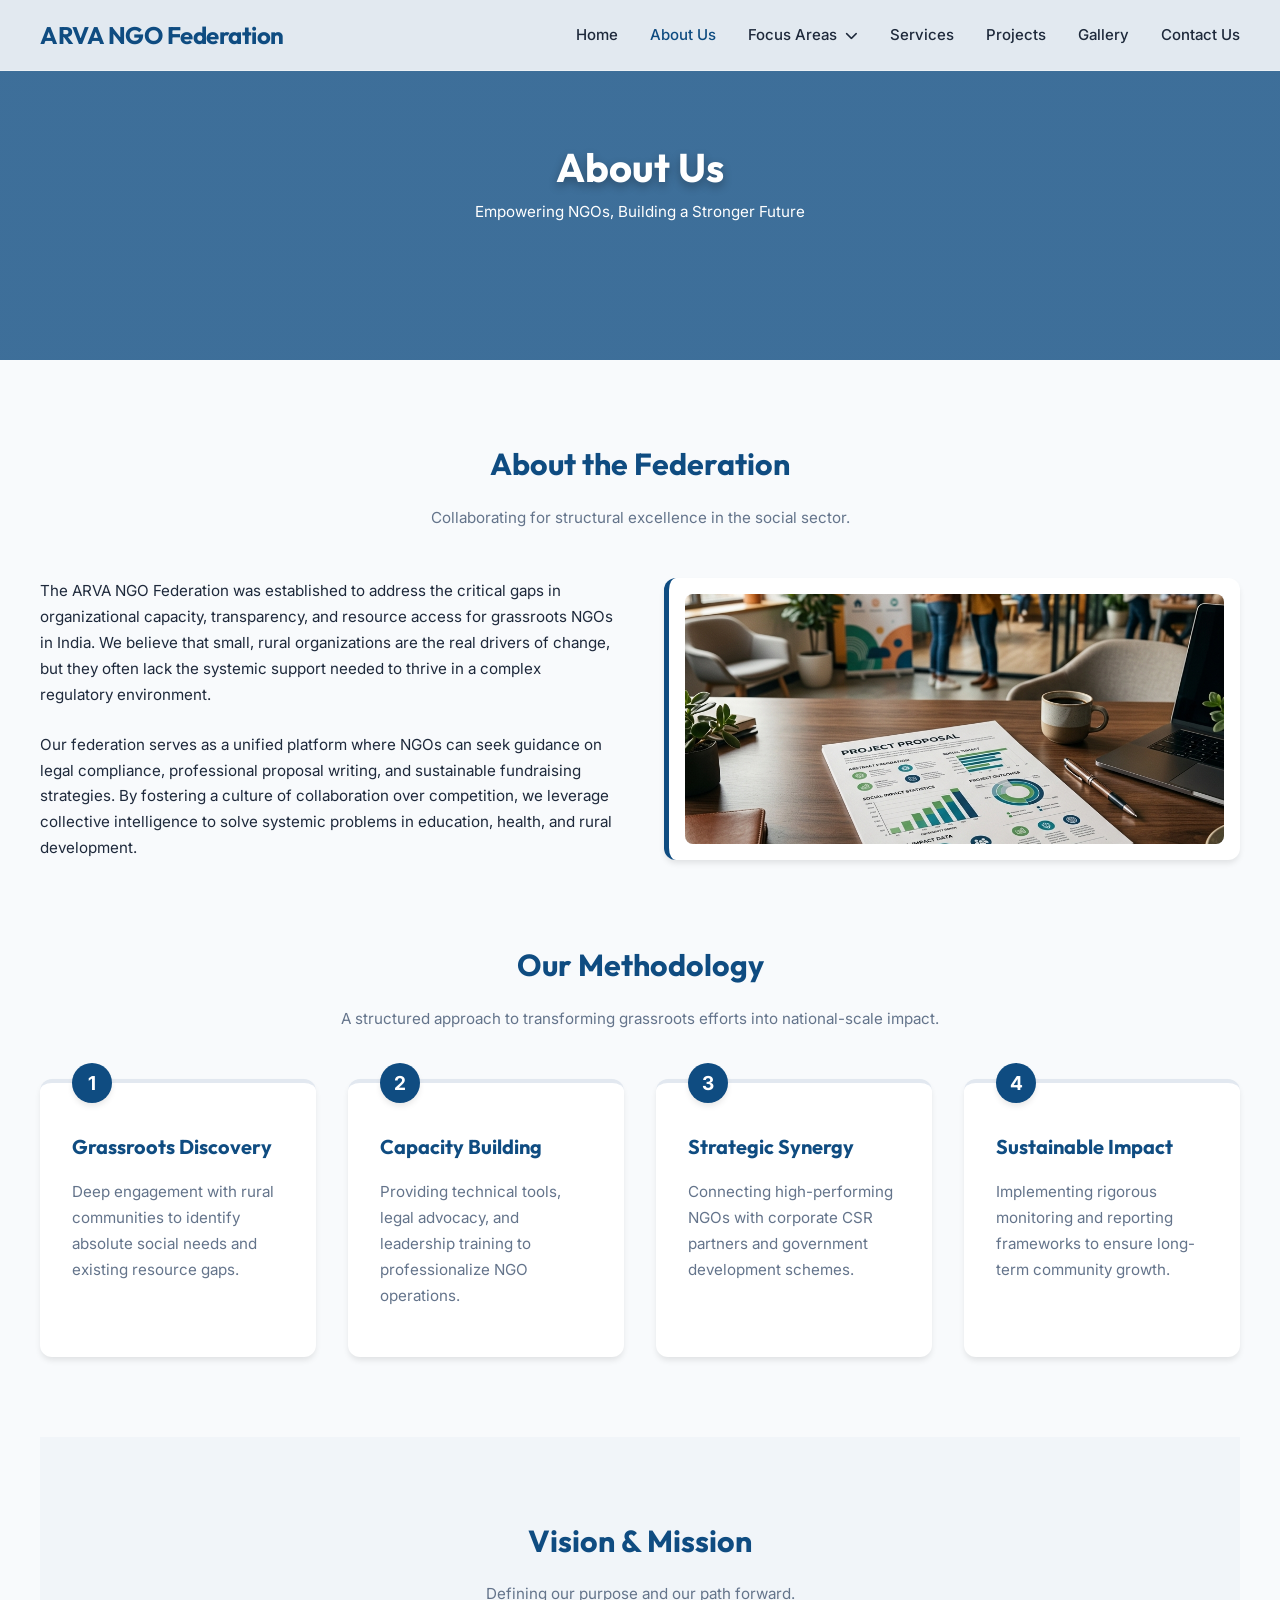
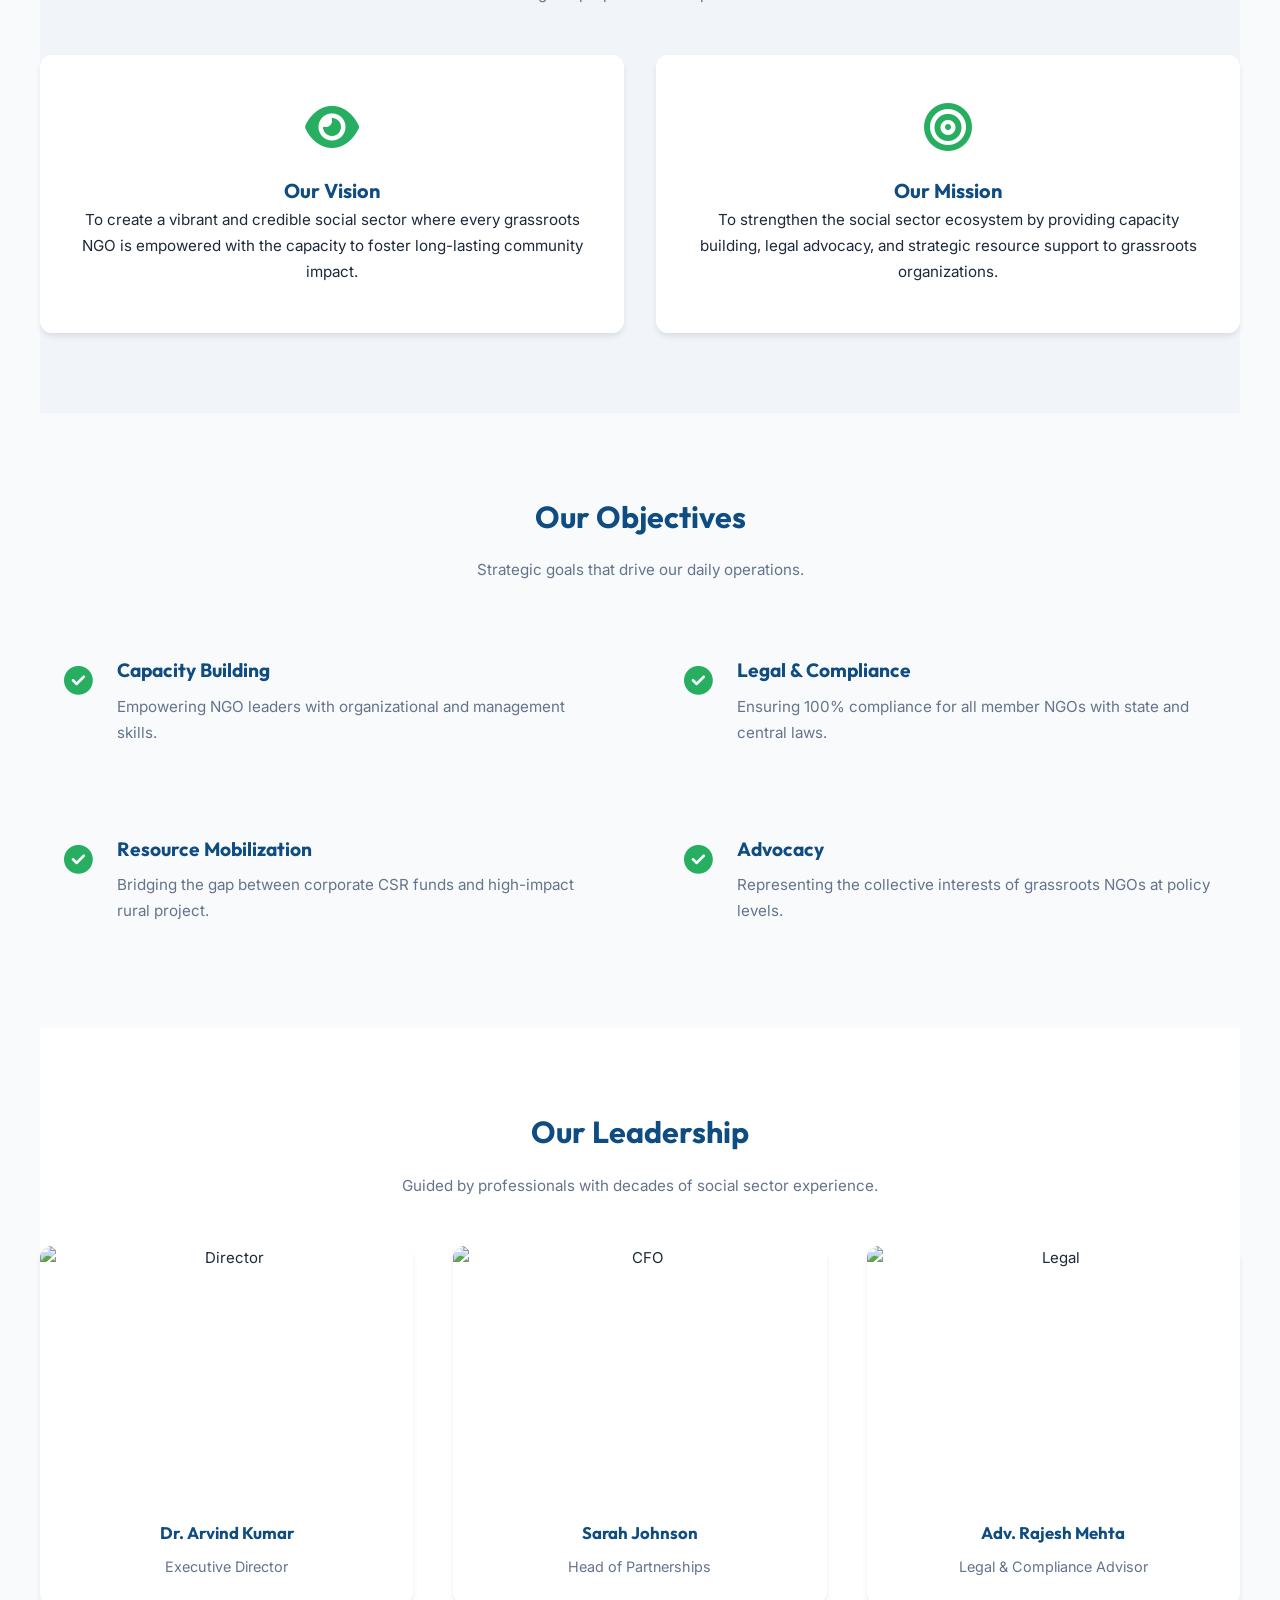
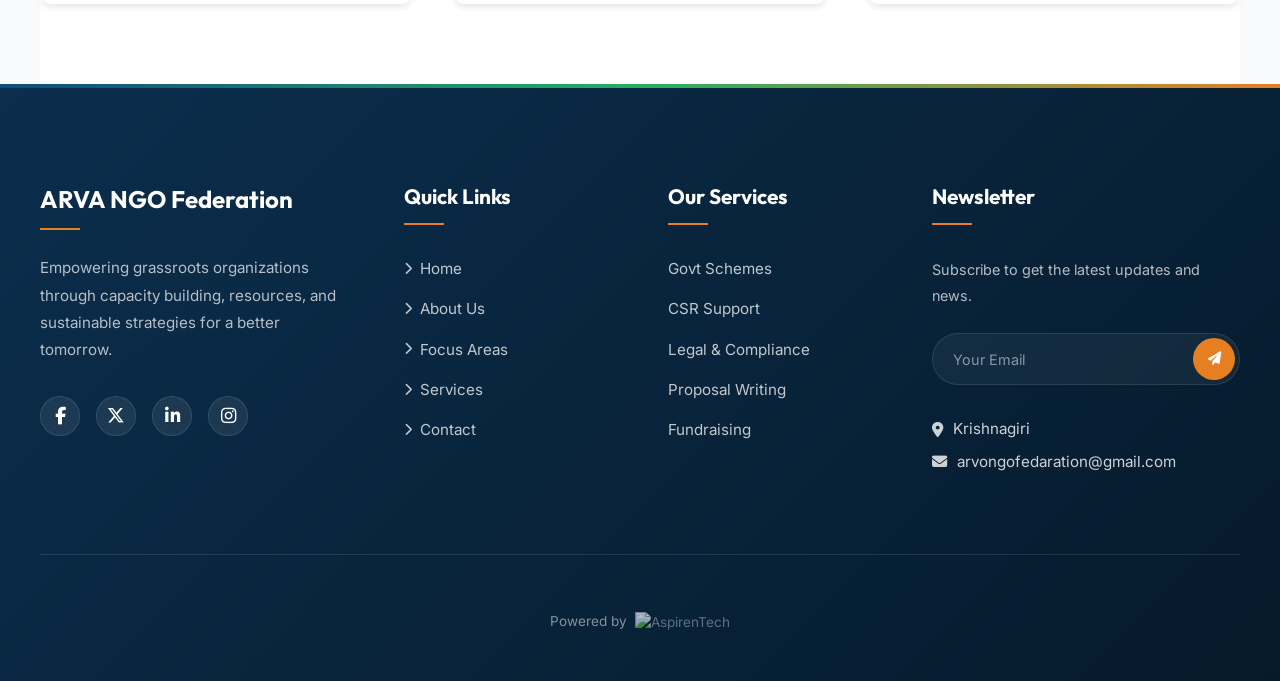
==== about.html @ 7dc0dee4 "changes" ====
<!DOCTYPE html>
<html lang="en">

<head>
    <meta charset="UTF-8">
    <meta name="viewport" content="width=device-width, initial-scale=1.0">
    <title>About Us | ARVA NGO Federation</title>
    <link rel="stylesheet" href="style.css">
    <link rel="stylesheet" href="https://cdnjs.cloudflare.com/ajax/libs/font-awesome/6.4.0/css/all.min.css">
    <style>
        .reveal {
            opacity: 0;
            transform: translateY(30px);
            transition: opacity 0.8s ease-out, transform 0.8s ease-out;
        }

        .reveal.fade-in-visible {
            opacity: 1;
            transform: translateY(0);
        }

        .about-hero {
            background: linear-gradient(rgba(15, 76, 129, 0.8), rgba(15, 76, 129, 0.8)), url('https://images.unsplash.com/photo-1517245386807-bb43f82c33c4?q=80&w=2070&auto=format&fit=crop');
            background-size: cover;
            background-position: center;
            height: 40vh;
            display: flex;
            align-items: center;
            justify-content: center;
            color: white;
            text-align: center;
        }

        .mission-grid {
            display: grid;
            grid-template-columns: repeat(auto-fit, minmax(300px, 1fr));
            gap: 2rem;
            margin-top: 3rem;
        }

        .mission-card {
            background: white;
            padding: 3rem 2rem;
            border-radius: 12px;
            text-align: center;
            box-shadow: var(--shadow-sm);
        }

        .mission-card i {
            font-size: 3rem;
            color: var(--secondary);
            margin-bottom: 1.5rem;
        }

        .team-grid {
            display: grid;
            grid-template-columns: repeat(auto-fit, minmax(250px, 1fr));
            gap: 2.5rem;
            margin-top: 3rem;
        }

        .team-card {
            background: white;
            border-radius: 12px;
            overflow: hidden;
            box-shadow: var(--shadow-sm);
            text-align: center;
            transition: var(--transition);
        }

        .team-card:hover {
            transform: translateY(-10px);
            box-shadow: var(--shadow-md);
        }

        .team-img {
            height: 250px;
            width: 100%;
            object-fit: cover;
        }

        .team-info {
            padding: 1.5rem;
        }

        .team-info h4 {
            margin-bottom: 0.5rem;
        }

        .team-info p {
            color: var(--text-muted);
            font-size: 0.9rem;
        }

        @media (max-width: 768px) {
            .about-hero {
                background-attachment: scroll;
                min-height: 200px;
            }

            .team-grid {
                grid-template-columns: 1fr 1fr;
            }

            .team-img {
                height: 200px;
            }

            .mission-grid {
                grid-template-columns: 1fr;
            }
        }

        @media (max-width: 576px) {
            .about-hero {
                height: 35vh;
            }

            .team-grid {
                grid-template-columns: 1fr;
            }

            .team-img {
                height: 240px;
            }

            .mission-card {
                padding: 2rem 1.25rem;
            }
        }
    </style>
</head>

<body>

    <!-- Header Navigation -->
    <header>
        <div class="nav-container container">
            <div class="logo">
                <a href="index.html">
                    <h1>ARVA NGO<span> Federation</span></h1>
                </a>
            </div>
            <div class="menu-toggle"><i class="fa-solid fa-bars"></i></div>
            <nav class="nav-links">
                <div class="nav-item"><a href="index.html">Home</a></div>
                <div class="nav-item active"><a href="about.html">About Us</a></div>
                <div class="nav-item dropdown">
                    <a href="#">Focus Areas <i class="fa-solid fa-chevron-down"></i></a>
                    <ul class="dropdown-menu">
                        <li><a href="education.html">Education</a></li>
                        <li><a href="health.html">Health</a></li>
                        <li><a href="environment.html">Environment</a></li>
                        <li><a href="agriculture.html">Agriculture</a></li>
                        <li><a href="empowerment.html">Women & Youth Empowerment</a></li>
                    </ul>
                </div>
                <div class="nav-item"><a href="services.html">Services</a></div>
                <div class="nav-item"><a href="project.html">Projects</a></div>
                <div class="nav-item"><a href="gallery.html">Gallery</a></div>
                <div class="nav-item"><a href="contact.html">Contact Us</a></div>
            </nav>
        </div>
    </header>

    <section class="about-hero">
        <div class="reveal fade-in-visible">
            <h1>About Us</h1>
            <p>Empowering NGOs, Building a Stronger Future</p>
        </div>
    </section>

    <!-- About Federation -->
    <section id="about" class="section container">
        <div class="reveal">
            <div class="section-title">
                <h2>About the Federation</h2>
                <p>Collaborating for structural excellence in the social sector.</p>
            </div>
        </div>
        <div style="display: flex; gap: 3rem; flex-wrap: wrap;">
            <div style="flex: 1; min-width: 300px;" class="reveal">
                <p style="margin-bottom: 1.5rem;">The ARVA NGO Federation was established to address the critical gaps
                    in organizational capacity, transparency, and resource access for grassroots NGOs in India. We
                    believe that small, rural organizations are the real drivers of change, but they often lack the
                    systemic support needed to thrive in a complex regulatory environment.</p>
                <p>Our federation serves as a unified platform where NGOs can seek guidance on legal compliance,
                    professional proposal writing, and sustainable fundraising strategies. By fostering a culture of
                    collaboration over competition, we leverage collective intelligence to solve systemic problems in
                    education, health, and rural development.</p>
            </div>
            <div style="flex: 1; min-width: 300px;" class="reveal">
                <div
                    style="background: var(--bg-white); padding: 1rem; border-radius: 12px; border-left: 5px solid var(--primary); box-shadow: var(--shadow-sm); overflow: hidden;">
                    <img src="images/services/service_proposal.png" alt="Strategic Planning"
                        style="width: 100%; height: 250px; object-fit: cover; border-radius: 8px;">
                </div>
            </div>
        </div>

        <div class="reveal" style="margin-top: 5rem;">
            <div class="section-title">
                <h2>Our Methodology</h2>
                <p>A structured approach to transforming grassroots efforts into national-scale impact.</p>
            </div>
        </div>

        <div class="approach-grid">
            <!-- Step 1 -->
            <div class="approach-card reveal">
                <div class="approach-number">1</div>
                <h3>Grassroots Discovery</h3>
                <p>Deep engagement with rural communities to identify absolute social needs and existing resource
                    gaps.</p>
            </div>
            <!-- Step 2 -->
            <div class="approach-card reveal">
                <div class="approach-number">2</div>
                <h3>Capacity Building</h3>
                <p>Providing technical tools, legal advocacy, and leadership training to professionalize NGO
                    operations.</p>
            </div>
            <!-- Step 3 -->
            <div class="approach-card reveal">
                <div class="approach-number">3</div>
                <h3>Strategic Synergy</h3>
                <p>Connecting high-performing NGOs with corporate CSR partners and government development schemes.</p>
            </div>
            <!-- Step 4 -->
            <div class="approach-card reveal">
                <div class="approach-number">4</div>
                <h3>Sustainable Impact</h3>
                <p>Implementing rigorous monitoring and reporting frameworks to ensure long-term community growth.</p>
            </div>
        </div>
    </section>

    <!-- Vision & Mission -->
    <section id="vision" class="section container" style="background-color: #f1f5f9;">
        <div class="reveal">
            <div class="section-title">
                <h2>Vision & Mission</h2>
                <p>Defining our purpose and our path forward.</p>
            </div>
        </div>
        <div class="mission-grid">
            <div class="mission-card reveal">
                <i class="fa-solid fa-eye"></i>
                <h3>Our Vision</h3>
                <p>To create a vibrant and credible social sector where every grassroots NGO is empowered with the
                    capacity to foster long-lasting community impact.</p>
            </div>
            <div class="mission-card reveal">
                <i class="fa-solid fa-bullseye"></i>
                <h3>Our Mission</h3>
                <p>To strengthen the social sector ecosystem by providing capacity building, legal advocacy, and
                    strategic resource support to grassroots organizations.</p>
            </div>
        </div>
    </section>

    <!-- Objectives -->
    <section id="objectives" class="section container">
        <div class="reveal">
            <div class="section-title">
                <h2>Our Objectives</h2>
                <p>Strategic goals that drive our daily operations.</p>
            </div>
        </div>
        <div class="objectives-grid">
            <div class="reveal objective-card">
                <div class="objective-icon"><i class="fa-solid fa-circle-check"></i></div>
                <div class="objective-info">
                    <h4>Capacity Building</h4>
                    <p>Empowering NGO leaders with organizational and management skills.</p>
                </div>
            </div>
            <div class="reveal objective-card">
                <div class="objective-icon"><i class="fa-solid fa-circle-check"></i></div>
                <div class="objective-info">
                    <h4>Legal & Compliance</h4>
                    <p>Ensuring 100% compliance for all member NGOs with state and central laws.</p>
                </div>
            </div>
            <div class="reveal objective-card">
                <div class="objective-icon"><i class="fa-solid fa-circle-check"></i></div>
                <div class="objective-info">
                    <h4>Resource Mobilization</h4>
                    <p>Bridging the gap between corporate CSR funds and high-impact rural project.</p>
                </div>
            </div>
            <div class="reveal objective-card">
                <div class="objective-icon"><i class="fa-solid fa-circle-check"></i></div>
                <div class="objective-info">
                    <h4>Advocacy</h4>
                    <p>Representing the collective interests of grassroots NGOs at policy levels.</p>
                </div>
            </div>
        </div>
    </section>

    <!-- Leadership Section -->
    <section id="leadership" class="section container" style="background-color: var(--bg-white);">
        <div class="reveal">
            <div class="section-title">
                <h2>Our Leadership</h2>
                <p>Guided by professionals with decades of social sector experience.</p>
            </div>
        </div>
        <div class="team-grid">
            <div class="team-card reveal">
                <img src="https://images.unsplash.com/photo-1560250097-0b93528c311a?q=80&w=1974&auto=format&fit=crop"
                    alt="Director" class="team-img">
                <div class="team-info">
                    <h4>Dr. Arvind Kumar</h4>
                    <p>Executive Director</p>
                </div>
            </div>
            <div class="team-card reveal">
                <img src="https://images.unsplash.com/photo-1573496359142-b8d87734a5a2?q=80&w=1976&auto=format&fit=crop"
                    alt="CFO" class="team-img">
                <div class="team-info">
                    <h4>Sarah Johnson</h4>
                    <p>Head of Partnerships</p>
                </div>
            </div>
            <div class="team-card reveal">
                <img src="https://images.unsplash.com/photo-1472099645785-5658abf4ff4e?q=80&w=2070&auto=format&fit=crop"
                    alt="Legal" class="team-img">
                <div class="team-info">
                    <h4>Adv. Rajesh Mehta</h4>
                    <p>Legal & Compliance Advisor</p>
                </div>
            </div>
        </div>
    </section>

    <!-- Footer -->
    <footer>
        <div class="footer-container">
            <div class="footer-col">
                <h4 style="color: white; font-size: 1.5rem; margin-bottom: 1.5rem;">ARVA NGO<span> Federation</span>
                </h4>
                <p>Empowering grassroots organizations through capacity building, resources, and sustainable strategies
                    for a better tomorrow.</p>
                <div class="social-links">
                    <a href="#" class="social-link"><i class="fa-brands fa-facebook-f"></i></a>
                    <a href="#" class="social-link"><i class="fa-brands fa-x-twitter"></i></a>
                    <a href="#" class="social-link"><i class="fa-brands fa-linkedin-in"></i></a>
                    <a href="#" class="social-link"><i class="fa-brands fa-instagram"></i></a>
                </div>
            </div>

            <div class="footer-col">
                <h4>Quick Links</h4>
                <ul>
                    <li><a href="index.html"><i class="fa-solid fa-chevron-right" style="font-size: 0.8rem;"></i>
                            Home</a></li>
                    <li><a href="about.html"><i class="fa-solid fa-chevron-right" style="font-size: 0.8rem;"></i> About
                            Us</a></li>
                    <li><a href="focus-areas.html"><i class="fa-solid fa-chevron-right" style="font-size: 0.8rem;"></i>
                            Focus Areas</a></li>
                    <li><a href="services.html"><i class="fa-solid fa-chevron-right" style="font-size: 0.8rem;"></i>
                            Services</a></li>
                    <li><a href="contact.html"><i class="fa-solid fa-chevron-right" style="font-size: 0.8rem;"></i>
                            Contact</a></li>
                </ul>
            </div>

            <div class="footer-col">
                <h4>Our Services</h4>
                <ul>
                    <li><a href="services.html#schemes">Govt Schemes</a></li>
                    <li><a href="services.html#csr">CSR Support</a></li>
                    <li><a href="services.html#legal">Legal & Compliance</a></li>
                    <li><a href="services.html#proposals">Proposal Writing</a></li>
                    <li><a href="services.html#funding">Fundraising</a></li>
                </ul>
            </div>

            <div class="footer-col" id="footer-contact">
                <h4>Newsletter</h4>
                <p style="font-size: 0.9rem; margin-bottom: 1rem;">Subscribe to get the latest updates and news.</p>
                <form class="newsletter-form">
                    <div class="newsletter-input-group">
                        <input type="email" placeholder="Your Email" required>
                        <button type="submit"><i class="fa-solid fa-paper-plane"></i></button>
                    </div>
                </form>
                <div style="margin-top: 2rem;">
                    <ul style="opacity: 0.8;">
                        <li style="display: flex; align-items: center; gap: 10px; margin-bottom: 0.5rem;"><i
                                class="fa-solid fa-location-dot"></i> Krishnagiri</li>
                        <li style="display: flex; align-items: center; gap: 10px;"><i class="fa-solid fa-envelope"></i>
                            arvongofedaration@gmail.com</li>
                    </ul>
                </div>
            </div>
        </div>

        <div class="developer-logo">
            Powered by
            <a href="https://aspirentech.com" target="_blank">
                <img src="https://aspirentech.com/assets/aspirentech-logo-new-B7I5o4Z6.png" alt="AspirenTech"
                    height="20">
            </a>
        </div>
    </footer>

    <script src="main.js"></script>
</body>

</html>
---- style.css ----
@import url('https://fonts.googleapis.com/css2?family=Inter:wght@300;400;500;600;700&family=Outfit:wght@400;500;600;700&display=swap');

:root {
    --primary: #0f4c81;
    --primary-light: #1e6091;
    --secondary: #27ae60;
    --accent: #e67e22;
    --bg-light: #f8fafc;
    --bg-white: #ffffff;
    --text-main: #1e293b;
    --text-muted: #64748b;
    --glass-bg: rgba(255, 255, 255, 0.85);
    --glass-border: rgba(255, 255, 255, 0.3);
    --shadow-sm: 0 4px 6px -1px rgb(0 0 0 / 0.1);
    --shadow-md: 0 10px 15px -3px rgb(0 0 0 / 0.1);
    --transition: all 0.3s cubic-bezier(0.4, 0, 0.2, 1);
}

/* ==============================
   RESET & BASE
   ============================== */
* {
    margin: 0;
    padding: 0;
    box-sizing: border-box;
}

body {
    font-family: 'Inter', sans-serif;
    font-size: 15px;
    background-color: var(--bg-light);
    color: var(--text-main);
    line-height: 1.6;
    overflow-x: hidden;
}

h1, h2, h3, h4 {
    font-family: 'Outfit', sans-serif;
    font-weight: 700;
    color: var(--primary);
}

h1 { font-size: 2.2rem; }
h2 { font-size: 1.7rem; }
h3 { font-size: 1.25rem; }
h4 { font-size: 1.05rem; }

p {
    font-size: 0.95rem;
    line-height: 1.7;
}

a {
    text-decoration: none;
    color: inherit;
    transition: var(--transition);
}

ul {
    list-style: none;
}

img {
    max-width: 100%;
    display: block;
}

/* ==============================
   GLOBAL CONTAINER
   ============================== */
.container {
    max-width: 1200px;
    margin: 0 auto;
    padding: 0 2rem;
}

/* ==============================
   HEADER / NAVIGATION
   ============================== */
header {
    position: fixed;
    top: 0;
    width: 100%;
    z-index: 1000;
    background: var(--glass-bg);
    backdrop-filter: blur(12px);
    border-bottom: 1px solid var(--glass-border);
    transition: var(--transition);
}

header.scrolled {
    padding: 0.25rem 0;
    box-shadow: var(--shadow-md);
}

.nav-container {
    display: flex;
    justify-content: space-between;
    align-items: center;
    padding: 1rem 0;
}

.logo h1 {
    font-size: 1.5rem;
    color: var(--primary);
    letter-spacing: -0.5px;
    white-space: nowrap;
}

.nav-links {
    display: flex;
    gap: 2rem;
}

.nav-item {
    position: relative;
    font-weight: 500;
}

.nav-item > a {
    padding: 0.5rem 0;
    color: var(--text-main);
}

.nav-item > a:hover,
.nav-item.active > a {
    color: var(--primary);
}

/* Dropdown Styles */
.dropdown-menu {
    position: absolute;
    top: 100%;
    left: 0;
    background: var(--bg-white);
    min-width: 220px;
    box-shadow: var(--shadow-md);
    border-radius: 8px;
    padding: 0.75rem 0;
    opacity: 0;
    visibility: hidden;
    transform: translateY(10px);
    transition: var(--transition);
    z-index: 100;
    border-top: 3px solid var(--secondary);
}

.nav-item.dropdown:hover .dropdown-menu {
    opacity: 1;
    visibility: visible;
    transform: translateY(0);
}

.dropdown-menu li a {
    display: block;
    padding: 0.6rem 1.5rem;
    font-size: 0.95rem;
    color: var(--text-main);
    transition: var(--transition);
}

.dropdown-menu li a:hover {
    background: #f0f7ff;
    color: var(--primary);
    padding-left: 1.75rem;
}

.nav-item > a i {
    font-size: 0.8rem;
    margin-left: 4px;
    transition: transform 0.3s ease;
}

.nav-item.dropdown:hover > a i {
    transform: rotate(180deg);
}

@media (max-width: 768px) {
    .dropdown-menu {
        position: static;
        box-shadow: none;
        opacity: 1;
        visibility: visible;
        transform: none;
        width: 100%;
        padding: 0;
        border: none;
        display: none;
        background: #f8fafc;
    }

    .nav-item.dropdown.active .dropdown-menu {
        display: block;
    }

    .dropdown-menu li a {
        padding: 0.75rem 2.5rem;
        border-bottom: 1px solid #f1f5f9;
    }
}

/* Hamburger */
.menu-toggle {
    display: none;
    font-size: 1.5rem;
    cursor: pointer;
    color: var(--primary);
    padding: 0.25rem 0.5rem;
    border-radius: 6px;
    transition: var(--transition);
    z-index: 1001;
}

.menu-toggle:hover {
    background: rgba(15, 76, 129, 0.1);
}

/* ==============================
   HERO - HOME
   ============================== */
.hero {
    height: 100vh;
    display: flex;
    align-items: center;
    justify-content: center;
    background: linear-gradient(rgba(15, 76, 129, 0.75), rgba(15, 76, 129, 0.75)), url('hero-bg.png');
    background-size: cover;
    background-position: center;
    background-attachment: fixed;
    color: white;
    text-align: center;
    padding: 0 2rem;
    position: relative;
    overflow: hidden;
}

.hero-content {
    max-width: 900px;
    z-index: 2;
    animation: fadeInUp 1.2s ease-out;
}

.hero-content h1 {
    font-size: 4rem;
    color: #ffffff;
    margin-bottom: 1.5rem;
    line-height: 1.1;
    text-shadow: 0 4px 12px rgba(0, 0, 0, 0.3);
    font-weight: 800;
    letter-spacing: -1.5px;
}

.hero-content p {
    font-size: 1.1rem;
    margin-bottom: 3rem;
    max-width: 700px;
    margin-left: auto;
    margin-right: auto;
    opacity: 0.95;
    text-shadow: 0 2px 4px rgba(0, 0, 0, 0.2);
}

/* Sub-page Hero Banners */
.about-hero h1,
.services-hero h1,
.gallery-hero h1,
.project-hero h1,
.focus-hero h1,
.contact-hero h1 {
    font-size: 2.5rem;
    color: white;
    text-shadow: 0 4px 10px rgba(0, 0, 0, 0.3);
}

@keyframes fadeInUp {
    from {
        opacity: 0;
        transform: translateY(30px);
    }
    to {
        opacity: 1;
        transform: translateY(0);
    }
}

/* ==============================
   BUTTONS
   ============================== */
.btn {
    display: inline-block;
    padding: 0.8rem 2rem;
    border-radius: 50px;
    font-weight: 600;
    cursor: pointer;
    transition: var(--transition);
}

.btn-primary {
    background: var(--accent);
    color: white;
}

.btn-primary:hover {
    background: #d35400;
    transform: translateY(-2px);
}

.btn-outline {
    border: 2px solid white;
    color: white;
    margin-left: 1rem;
}

.btn-outline:hover {
    background: white;
    color: var(--primary);
}

/* ==============================
   SECTION WRAPPER
   ============================== */
.section {
    padding: 5rem 0;
}

/* ==============================
   SECTION TITLE
   ============================== */
.section-title {
    text-align: center;
    margin-bottom: 3rem;
}

.section-title h2 {
    font-size: 1.9rem;
    margin-bottom: 1rem;
}

.section-title p {
    color: var(--text-muted);
    font-size: 0.95rem;
}

/* ==============================
   SERVICE CARDS (index.html)
   ============================== */
.service-card {
    background: white;
    padding: 0;
    border-radius: 15px;
    overflow: hidden;
    transition: var(--transition);
    box-shadow: var(--shadow-sm);
    display: flex;
    flex-direction: column;
}

.service-card-img {
    width: 100%;
    height: 200px;
    overflow: hidden;
}

.service-card-img img {
    width: 100%;
    height: 100%;
    object-fit: cover;
    transition: transform 0.5s ease;
}

.service-card:hover .service-card-img img {
    transform: scale(1.1);
}

.service-card-content {
    padding: 2.5rem 1.5rem;
    text-align: center;
}

.service-card:hover {
    transform: translateY(-10px);
    box-shadow: var(--shadow-md);
    border-bottom: 5px solid var(--secondary);
}

.service-card-content h3 {
    margin-bottom: 1rem;
    color: var(--primary);
    font-size: 1.1rem;
}

.service-card-content p {
    color: var(--text-muted);
    font-size: 0.95rem;
}

/* ==============================
   FOCUS AREA GRID (index.html)
   ============================== */
.focus-grid {
    display: grid;
    grid-template-columns: repeat(6, 1fr);
    gap: 2rem;
}

.focus-card {
    grid-column: span 2;
    background: var(--bg-white);
    padding: 2.5rem 1.5rem;
    border-radius: 12px;
    text-align: center;
    box-shadow: var(--shadow-sm);
    transition: var(--transition);
}

.focus-card:nth-child(4) {
    grid-column: 2 / 4;
}

.focus-card:nth-child(5) {
    grid-column: 4 / 6;
}

.focus-card:hover {
    transform: translateY(-10px);
    box-shadow: var(--shadow-md);
    border-bottom: 4px solid var(--secondary);
}

.focus-card i {
    font-size: 2.5rem;
    color: var(--primary);
    margin-bottom: 1.5rem;
}

/* ==============================
   IMPACT HIGHLIGHTS
   ============================== */
.impact-bg {
    background: var(--primary);
    color: white;
    padding: 4rem 0;
}

.impact-container {
    display: grid;
    grid-template-columns: repeat(auto-fit, minmax(200px, 1fr));
    text-align: center;
    gap: 3rem;
}

.impact-item h3 {
    font-size: 2.2rem;
    color: white;
    margin-bottom: 0.5rem;
}

.impact-item p {
    color: rgba(255, 255, 255, 0.85);
    font-size: 0.9rem;
}

/* ==============================
   APPROACH / METHODOLOGY
   ============================== */
.approach-grid {
    display: grid;
    grid-template-columns: repeat(auto-fit, minmax(250px, 1fr));
    gap: 2rem;
    margin-top: 3rem;
}

.approach-card {
    background: var(--bg-white);
    padding: 3rem 2rem;
    border-radius: 12px;
    position: relative;
    box-shadow: var(--shadow-sm);
    transition: var(--transition);
    border-top: 4px solid #e2e8f0;
}

.approach-card:hover {
    transform: translateY(-5px);
    box-shadow: var(--shadow-md);
    border-top-color: var(--secondary);
}

.approach-number {
    position: absolute;
    top: -20px;
    left: 2rem;
    background: var(--primary);
    color: white;
    width: 40px;
    height: 40px;
    border-radius: 50%;
    display: flex;
    align-items: center;
    justify-content: center;
    font-weight: 700;
    font-size: 1.2rem;
    box-shadow: var(--shadow-sm);
}

.approach-card h3 {
    margin-bottom: 1rem;
    font-size: 1.25rem;
    color: var(--primary);
}

.approach-card p {
    font-size: 0.95rem;
    color: var(--text-muted);
}

/* ==============================
   OBJECTIVES GRID
   ============================== */
.objectives-grid {
    display: grid;
    grid-template-columns: repeat(2, 1fr);
    gap: 2.5rem;
    margin-top: 2rem;
}

.objective-card {
    display: flex;
    gap: 1.5rem;
    align-items: flex-start;
    padding: 1.5rem;
    background: transparent;
    transition: var(--transition);
}

.objective-icon {
    color: var(--secondary);
    font-size: 1.8rem;
    margin-top: 0.2rem;
    flex-shrink: 0;
}

.objective-info h4 {
    margin-bottom: 0.5rem;
    font-size: 1.2rem;
    color: var(--primary);
}

.objective-info p {
    font-size: 0.95rem;
    color: var(--text-muted);
}

/* ==============================
   FOOTER
   ============================== */
footer {
    background: linear-gradient(135deg, #0b2e4d 0%, #061a2b 100%);
    color: white;
    padding: 6rem 2rem 3rem;
    position: relative;
    overflow: hidden;
}

footer::before {
    content: '';
    position: absolute;
    top: 0;
    left: 0;
    width: 100%;
    height: 4px;
    background: linear-gradient(90deg, var(--primary), var(--secondary), var(--accent));
}

.footer-container {
    max-width: 1200px;
    margin: 0 auto;
    display: grid;
    grid-template-columns: 1.5fr 1fr 1fr 1.2fr;
    gap: 4rem;
    border-bottom: 1px solid rgba(255, 255, 255, 0.1);
    padding-bottom: 4rem;
    margin-bottom: 2.5rem;
}

.footer-col h4 {
    color: #ffffff;
    margin-bottom: 2rem;
    font-size: 1.3rem;
    position: relative;
    padding-bottom: 0.75rem;
}

.footer-col h4::after {
    content: '';
    position: absolute;
    bottom: 0;
    left: 0;
    width: 40px;
    height: 2px;
    background: var(--accent);
}

.footer-col p {
    line-height: 1.8;
    margin-bottom: 2rem;
    color: rgba(255, 255, 255, 0.7);
}

.footer-col ul li {
    margin-bottom: 1rem;
    font-size: 0.95rem;
}

.footer-col ul li a {
    color: rgba(255, 255, 255, 0.75);
    transition: var(--transition);
    display: flex;
    align-items: center;
    gap: 8px;
}

.footer-col ul li a:hover {
    color: var(--accent);
    padding-left: 8px;
}

/* Social Icons */
.social-links {
    display: flex;
    gap: 1rem;
    margin-top: 1.5rem;
}

.social-link {
    width: 40px;
    height: 40px;
    border-radius: 50%;
    background: rgba(255, 255, 255, 0.08);
    display: flex;
    align-items: center;
    justify-content: center;
    color: white;
    font-size: 1.1rem;
    transition: var(--transition);
    border: 1px solid rgba(255, 255, 255, 0.1);
}

.social-link:hover {
    background: var(--accent);
    color: white;
    transform: translateY(-5px);
    box-shadow: 0 5px 15px rgba(230, 126, 34, 0.3);
    border-color: var(--accent);
}

/* Newsletter */
.newsletter-form {
    margin-top: 1.5rem;
    position: relative;
}

.newsletter-input-group {
    display: flex;
    background: rgba(255, 255, 255, 0.05);
    border: 1px solid rgba(255, 255, 255, 0.1);
    border-radius: 50px;
    padding: 4px;
    transition: var(--transition);
}

.newsletter-input-group:focus-within {
    border-color: var(--accent);
    box-shadow: 0 0 0 3px rgba(230, 126, 34, 0.1);
}

.newsletter-input-group input {
    flex: 1;
    background: transparent;
    border: none;
    padding: 0.8rem 1rem;
    color: white;
    outline: none;
    font-family: inherit;
    font-size: 0.9rem;
    min-width: 0;
}

.newsletter-input-group input::placeholder {
    color: rgba(255, 255, 255, 0.5);
}

.newsletter-input-group button {
    background: var(--accent);
    border: none;
    width: 42px;
    height: 42px;
    border-radius: 50%;
    color: white;
    cursor: pointer;
    transition: var(--transition);
    display: flex;
    align-items: center;
    justify-content: center;
    flex-shrink: 0;
}

.newsletter-input-group button:hover {
    background: #d35400;
    transform: scale(1.05);
}

/* Footer Bottom */
.footer-bottom {
    display: flex;
    justify-content: space-between;
    align-items: center;
    flex-wrap: wrap;
    gap: 1rem;
    font-size: 0.9rem;
    color: rgba(255, 255, 255, 0.6);
    max-width: 1200px;
    margin: 0 auto;
}

/* Developer Logo */
.developer-logo {
    display: flex;
    align-items: center;
    gap: 8px;
    font-size: 0.85rem;
    color: rgba(255, 255, 255, 0.5);
    padding-top: 1rem;
    justify-content: center;
}

.developer-logo a {
    display: flex;
    align-items: center;
}

.developer-logo img {
    opacity: 0.7;
    transition: var(--transition);
}

.developer-logo img:hover {
    opacity: 1;
}

/* =====================================================================
   RESPONSIVE BREAKPOINTS
   ===================================================================== */

/* ── 1024px : Tablet Landscape ── */
@media (max-width: 1024px) {
    .logo h1 {
        font-size: 1.25rem;
    }

    .nav-links {
        gap: 1.25rem;
    }

    .hero-content h1 {
        font-size: 3rem;
    }

    .section-title h2 {
        font-size: 1.7rem;
    }

    .focus-grid {
        grid-template-columns: repeat(4, 1fr);
    }

    .focus-card {
        grid-column: span 2;
    }

    .focus-card:nth-child(4) {
        grid-column: span 2;
    }

    .focus-card:nth-child(5) {
        grid-column: 2 / 4;
    }

    .footer-container {
        grid-template-columns: 1fr 1fr;
        gap: 3rem;
    }
}

/* ── 768px : Tablet Portrait / Mobile Landscape ── */
@media (max-width: 768px) {

    /* Container */
    .container {
        padding: 0 1.25rem;
    }

    /* Navigation */
    .nav-container {
        padding: 0.75rem 0;
        position: relative;
    }

    .logo h1 {
        font-size: 1.15rem;
    }

    .menu-toggle {
        display: block;
    }

    .nav-links {
        display: none;
        flex-direction: column;
        gap: 0;
        position: absolute;
        top: calc(100% + 1px);
        left: 0;
        width: 100%;
        background: #ffffff;
        box-shadow: 0 8px 24px rgba(0,0,0,0.12);
        border-top: 2px solid var(--secondary);
        z-index: 999;
        padding: 0.5rem 0 1rem;
        animation: slideDown 0.25s ease;
    }

    @keyframes slideDown {
        from { opacity: 0; transform: translateY(-8px); }
        to   { opacity: 1; transform: translateY(0); }
    }

    .nav-links.active {
        display: flex;
    }

    .nav-item {
        width: 100%;
    }

    .nav-item > a {
        display: block;
        padding: 0.85rem 1.5rem;
        font-size: 1rem;
        border-bottom: 1px solid #f1f5f9;
        color: var(--text-main);
    }

    .nav-item > a:hover,
    .nav-item.active > a {
        color: var(--primary);
        background: #f0f7ff;
        padding-left: 2rem;
    }

    /* Hero */
    .hero {
        background-attachment: scroll; /* Fix iOS parallax bug */
        height: 90vh;
        min-height: 500px;
    }

    .hero-content h1 {
        font-size: 2rem;
        letter-spacing: -0.5px;
    }

    .hero-content p {
        font-size: 0.95rem;
        margin-bottom: 2rem;
    }

    /* Sub-page heroes */
    .about-hero h1,
    .services-hero h1,
    .gallery-hero h1,
    .project-hero h1,
    .focus-hero h1,
    .contact-hero h1 {
        font-size: 1.7rem;
    }

    /* Section */
    .section {
        padding: 3.5rem 0;
    }

    /* Section title */
    .section-title h2 {
        font-size: 1.55rem;
    }

    .section-title p {
        font-size: 0.9rem;
    }

    /* Buttons */
    .btn-outline {
        margin-left: 0;
        margin-top: 0.75rem;
    }

    /* Focus grid */
    .focus-grid {
        grid-template-columns: 1fr 1fr;
        gap: 1.25rem;
    }

    .focus-card,
    .focus-card:nth-child(4),
    .focus-card:nth-child(5) {
        grid-column: span 1;
    }

    /* Impact */
    .impact-container {
        grid-template-columns: 1fr 1fr;
        gap: 2rem;
    }

    .impact-item h3 {
        font-size: 1.8rem;
    }

    /* Objectives */
    .objectives-grid {
        grid-template-columns: 1fr;
        gap: 1.5rem;
    }

    /* Approach grid */
    .approach-grid {
        grid-template-columns: 1fr 1fr;
    }

    /* Footer */
    footer {
        padding: 4rem 1.25rem 2rem;
    }

    .footer-container {
        grid-template-columns: 1fr 1fr;
        gap: 2.5rem;
        padding-bottom: 2.5rem;
        margin-bottom: 1.5rem;
    }

    .footer-col h4 {
        font-size: 1.1rem;
        margin-bottom: 1.25rem;
    }

    .footer-bottom {
        flex-direction: column;
        text-align: center;
        gap: 0.5rem;
    }

    /* index.html — About flex row */
    .about-flex-row {
        flex-direction: column;
    }
}

/* ── 576px : Large Phones ── */
@media (max-width: 576px) {

    .container {
        padding: 0 1rem;
    }

    .logo h1 {
        font-size: 1.05rem;
    }

    /* Hero */
    .hero-content h1 {
        font-size: 1.65rem;
        letter-spacing: 0;
    }

    .hero-content p {
        font-size: 0.9rem;
    }

    /* Sub-page heroes */
    .about-hero h1,
    .services-hero h1,
    .gallery-hero h1,
    .project-hero h1,
    .focus-hero h1,
    .contact-hero h1 {
        font-size: 1.4rem;
    }

    /* Section */
    .section {
        padding: 2.5rem 0;
    }

    /* Section title */
    .section-title {
        margin-bottom: 2rem;
    }

    .section-title h2 {
        font-size: 1.35rem;
    }

    /* Focus grid → single column */
    .focus-grid {
        grid-template-columns: 1fr;
        gap: 1rem;
    }

    .focus-card,
    .focus-card:nth-child(4),
    .focus-card:nth-child(5) {
        grid-column: span 1;
    }

    /* Impact → stacked */
    .impact-container {
        grid-template-columns: 1fr 1fr;
        gap: 1.5rem;
    }

    .impact-item h3 {
        font-size: 1.6rem;
    }

    /* Approach → single col */
    .approach-grid {
        grid-template-columns: 1fr;
    }

    /* Footer → single col */
    .footer-container {
        grid-template-columns: 1fr;
        gap: 2rem;
        text-align: center;
    }

    .footer-col h4::after {
        left: 50%;
        transform: translateX(-50%);
    }

    .social-links {
        justify-content: center;
    }

    .footer-col ul li a {
        justify-content: center;
    }

    .newsletter-input-group input {
        padding: 0.7rem 0.75rem;
        font-size: 0.85rem;
    }

    /* Buttons stacked */
    .hero-content div {
        display: flex;
        flex-direction: column;
        align-items: center;
        gap: 0.75rem;
    }

    .btn-outline {
        margin-left: 0;
    }
}

/* ── 480px : Small Phones ── */
@media (max-width: 480px) {

    .logo h1 {
        font-size: 0.95rem;
    }

    .hero-content h1 {
        font-size: 1.65rem;
    }

    .about-hero h1,
    .services-hero h1,
    .gallery-hero h1,
    .project-hero h1,
    .focus-hero h1,
    .contact-hero h1 {
        font-size: 1.25rem;
    }

    .impact-container {
        grid-template-columns: 1fr;
        gap: 1.75rem;
    }

    .impact-item h3 {
        font-size: 1.8rem;
    }

    footer {
        padding: 3rem 1rem 1.5rem;
    }
}


/* =====================================================================
   PAGE-SPECIFIC RESPONSIVE STYLES
   ===================================================================== */

/* ── focus-areas.html ── */
/* focus-row is already flex-wrap:wrap with min-width:300px in page <style> */
@media (max-width: 768px) {
    /* focus-content heading */
    .focus-content h2 {
        font-size: 1.55rem !important;
    }

    .focus-meta {
        flex-direction: column;
        gap: 1rem !important;
    }

    .focus-image img {
        height: 260px !important;
    }

    .focus-row {
        margin-bottom: 4rem !important;
        gap: 2rem !important;
    }
}

@media (max-width: 576px) {
    .focus-content h2 {
        font-size: 1.3rem !important;
    }

    .focus-image img {
        height: 220px !important;
    }

    .focus-row {
        margin-bottom: 3rem !important;
        gap: 1.5rem !important;
    }
}

/* ── services.html ── */
@media (max-width: 768px) {
    .cta-box {
        padding: 2.5rem 1.5rem !important;
        margin-top: 3rem !important;
    }

    .cta-box h2 {
        font-size: 1.35rem;
    }
}

@media (max-width: 576px) {
    .cta-box {
        padding: 2rem 1rem !important;
    }
}

/* ── contact.html ── */
@media (max-width: 768px) {
    .contact-grid {
        flex-direction: column !important;
        gap: 2rem !important;
    }

    .contact-form-side {
        padding: 2rem !important;
        min-width: unset !important;
    }

    .contact-info {
        min-width: unset !important;
    }

    .map-container {
        height: 280px !important;
        margin-top: 3rem !important;
    }
}

@media (max-width: 576px) {
    .contact-form-side {
        padding: 1.5rem !important;
    }

    .contact-method {
        gap: 1rem !important;
    }

    .contact-method i {
        width: 46px !important;
        height: 46px !important;
        font-size: 1.2rem !important;
    }
}

/* ── project.html ── */
@media (max-width: 768px) {
    .Project-item {
        flex-direction: column !important;
    }

    .Project-img {
        width: 100% !important;
        height: 220px !important;
        object-fit: cover;
    }

    .Project-content {
        padding: 2rem 1.5rem !important;
    }

    .Project-content h3 {
        font-size: 1.15rem !important;
        padding-right: 4rem;
    }

    .event-timeline {
        padding-left: 35px !important;
        margin-top: 2.5rem !important;
    }
}

@media (max-width: 576px) {
    .Project-content {
        padding: 1.5rem 1rem !important;
    }

    .Project-content h3 {
        font-size: 1rem !important;
    }
}

/* ── gallery.html ── */
@media (max-width: 768px) {
    .gallery-grid {
        columns: 2 !important;
        column-gap: 1rem !important;
    }

    .video-container {
        grid-template-columns: 1fr !important;
    }
}

@media (max-width: 576px) {
    .gallery-grid {
        columns: 1 !important;
    }
}

/* ── about.html — leadership team grid ── */
@media (max-width: 576px) {
    .team-grid {
        grid-template-columns: 1fr !important;
    }

    .mission-grid {
        grid-template-columns: 1fr !important;
    }
}

/* ── index.html — CTA section button row ── */
@media (max-width: 576px) {
    .cta-btn-row {
        flex-direction: column !important;
        align-items: center;
    }
}
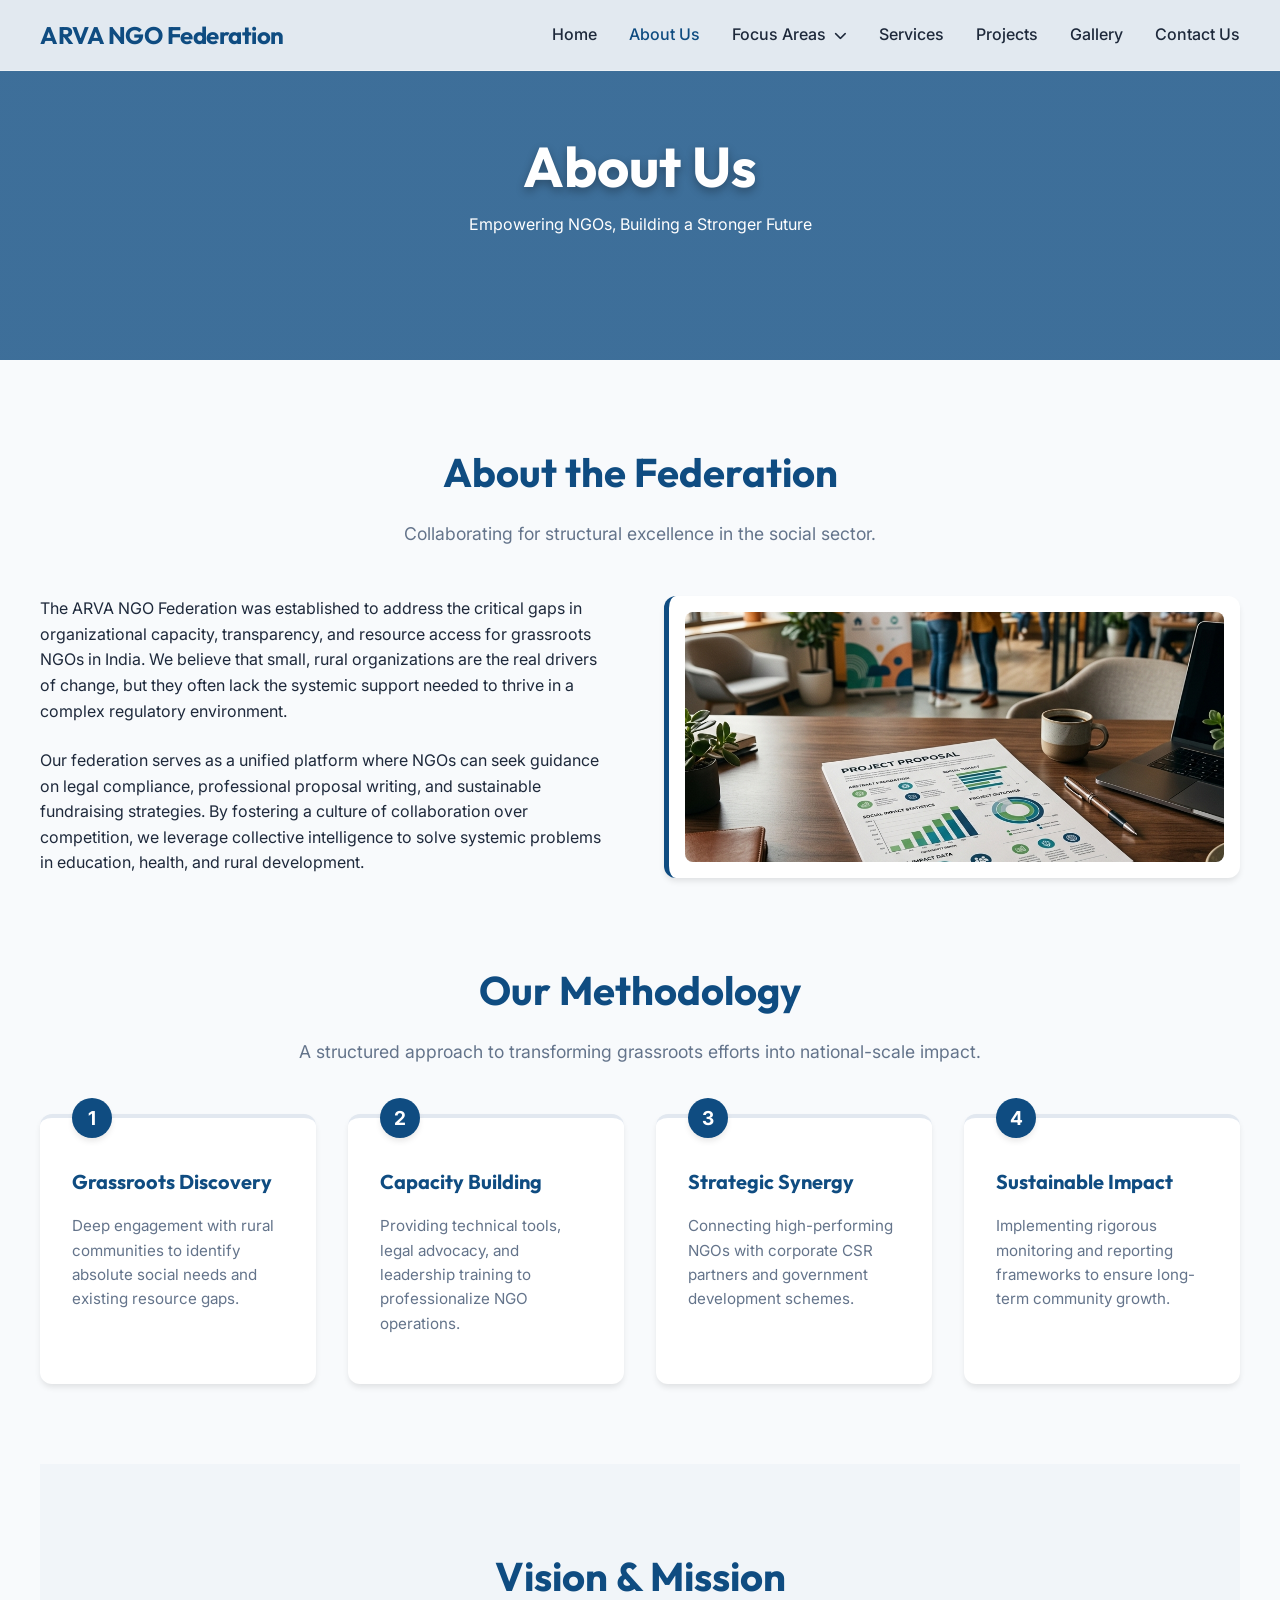
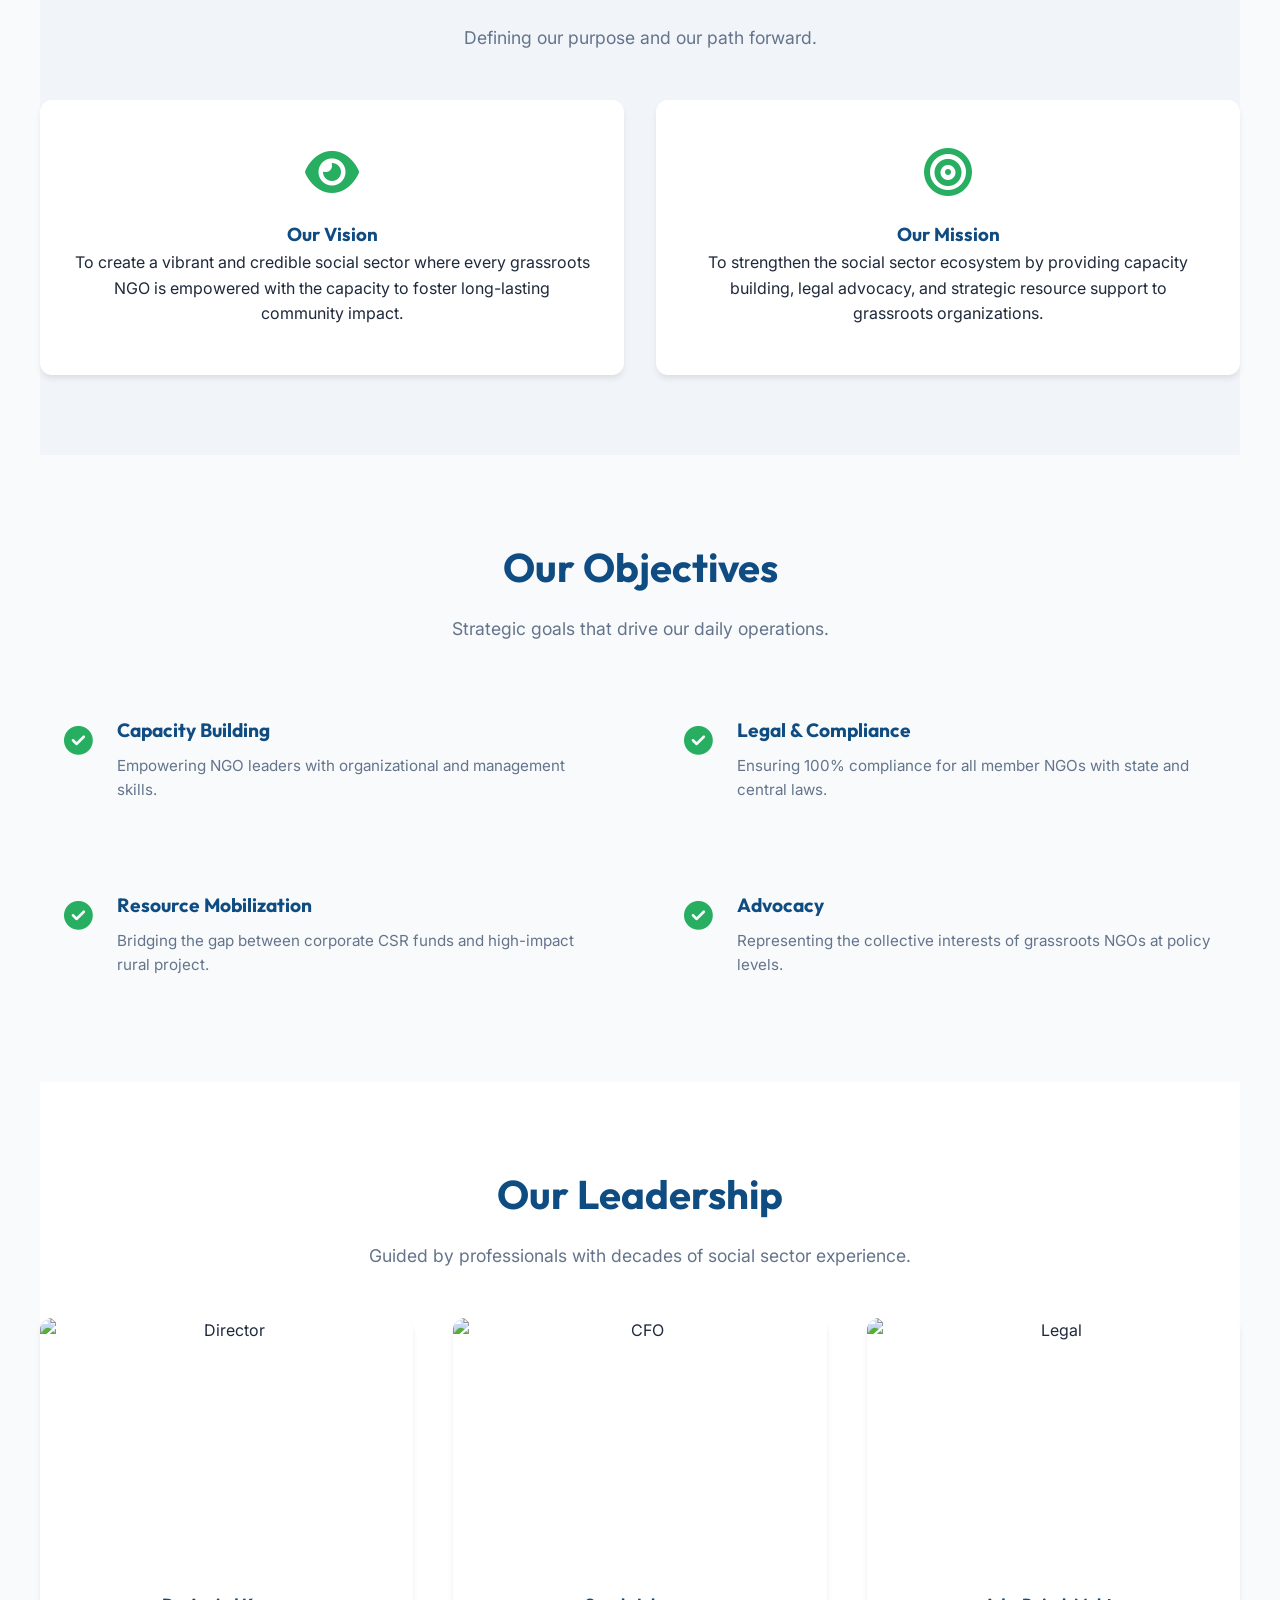
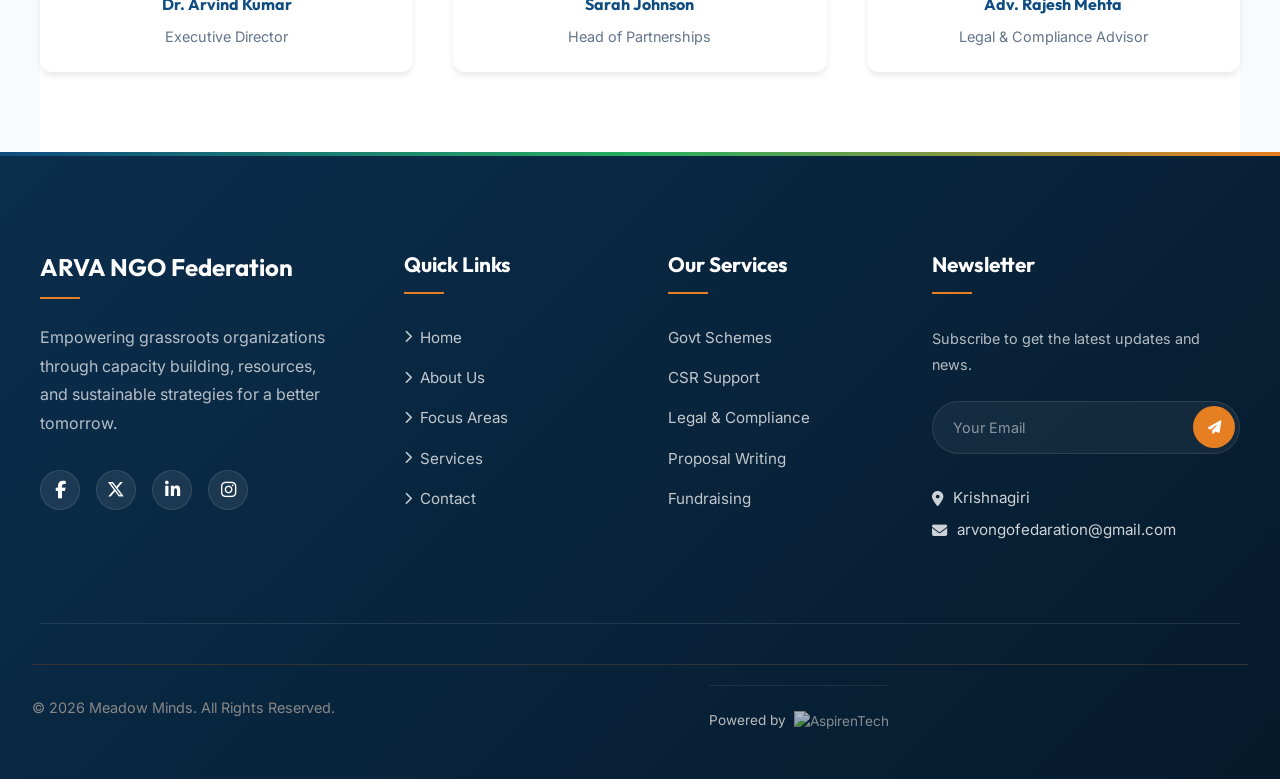
==== commit 8439f7c6: "changes" ====
--- a/about.html
+++ b/about.html
@@ -398,12 +398,15 @@
             </div>
         </div>
 
-        <div class="developer-logo">
-            Powered by
-            <a href="https://aspirentech.com" target="_blank">
-                <img src="https://aspirentech.com/assets/aspirentech-logo-new-B7I5o4Z6.png" alt="AspirenTech"
-                    height="20">
-            </a>
+        <div class="copyright">
+            <p>&copy; 2026 Meadow Minds. All Rights Reserved.</p>
+            <div class="developer-logo">
+                Powered by
+                <a href="https://aspirentech.com" target="_blank">
+                    <img src="https://aspirentech.com/assets/aspirentech-logo-new-B7I5o4Z6.png" alt="AspirenTech"
+                        height="20">
+                </a>
+            </div>
         </div>
     </footer>
 
--- a/style.css
+++ b/style.css
@@ -27,27 +27,19 @@
 
 body {
     font-family: 'Inter', sans-serif;
-    font-size: 15px;
     background-color: var(--bg-light);
     color: var(--text-main);
     line-height: 1.6;
     overflow-x: hidden;
 }
 
-h1, h2, h3, h4 {
+h1,
+h2,
+h3,
+h4 {
     font-family: 'Outfit', sans-serif;
     font-weight: 700;
     color: var(--primary);
-}
-
-h1 { font-size: 2.2rem; }
-h2 { font-size: 1.7rem; }
-h3 { font-size: 1.25rem; }
-h4 { font-size: 1.05rem; }
-
-p {
-    font-size: 0.95rem;
-    line-height: 1.7;
 }
 
 a {
@@ -117,13 +109,13 @@
     font-weight: 500;
 }
 
-.nav-item > a {
+.nav-item>a {
     padding: 0.5rem 0;
     color: var(--text-main);
 }
 
-.nav-item > a:hover,
-.nav-item.active > a {
+.nav-item>a:hover,
+.nav-item.active>a {
     color: var(--primary);
 }
 
@@ -165,13 +157,13 @@
     padding-left: 1.75rem;
 }
 
-.nav-item > a i {
+.nav-item>a i {
     font-size: 0.8rem;
     margin-left: 4px;
     transition: transform 0.3s ease;
 }
 
-.nav-item.dropdown:hover > a i {
+.nav-item.dropdown:hover>a i {
     transform: rotate(180deg);
 }
 
@@ -241,7 +233,7 @@
 }
 
 .hero-content h1 {
-    font-size: 4rem;
+    font-size: 5.5rem;
     color: #ffffff;
     margin-bottom: 1.5rem;
     line-height: 1.1;
@@ -251,7 +243,7 @@
 }
 
 .hero-content p {
-    font-size: 1.1rem;
+    font-size: 1.4rem;
     margin-bottom: 3rem;
     max-width: 700px;
     margin-left: auto;
@@ -267,7 +259,7 @@
 .project-hero h1,
 .focus-hero h1,
 .contact-hero h1 {
-    font-size: 2.5rem;
+    font-size: 3.5rem;
     color: white;
     text-shadow: 0 4px 10px rgba(0, 0, 0, 0.3);
 }
@@ -277,6 +269,7 @@
         opacity: 0;
         transform: translateY(30px);
     }
+
     to {
         opacity: 1;
         transform: translateY(0);
@@ -332,13 +325,13 @@
 }
 
 .section-title h2 {
-    font-size: 1.9rem;
+    font-size: 2.5rem;
     margin-bottom: 1rem;
 }
 
 .section-title p {
     color: var(--text-muted);
-    font-size: 0.95rem;
+    font-size: 1.1rem;
 }
 
 /* ==============================
@@ -386,7 +379,7 @@
 .service-card-content h3 {
     margin-bottom: 1rem;
     color: var(--primary);
-    font-size: 1.1rem;
+    font-size: 1.4rem;
 }
 
 .service-card-content p {
@@ -450,14 +443,14 @@
 }
 
 .impact-item h3 {
-    font-size: 2.2rem;
+    font-size: 3rem;
     color: white;
     margin-bottom: 0.5rem;
 }
 
 .impact-item p {
     color: rgba(255, 255, 255, 0.85);
-    font-size: 0.9rem;
+    font-size: 1rem;
 }
 
 /* ==============================
@@ -723,15 +716,32 @@
     margin: 0 auto;
 }
 
-/* Developer Logo */
+/* Developer Logo / Footer Bottom Bar */
 .developer-logo {
     display: flex;
     align-items: center;
-    gap: 8px;
+    justify-content: space-between;
+    flex-wrap: wrap;
+    gap: 0.75rem;
     font-size: 0.85rem;
     color: rgba(255, 255, 255, 0.5);
-    padding-top: 1rem;
-    justify-content: center;
+    padding-top: 1.5rem;
+    border-top: 1px solid rgba(255, 255, 255, 0.08);
+    max-width: 1200px;
+    margin: 0 auto;
+}
+
+.developer-logo .copyright {
+    color: rgba(255, 255, 255, 0.55);
+    font-size: 0.85rem;
+}
+
+.developer-logo .powered-by {
+    display: flex;
+    align-items: center;
+    gap: 6px;
+    color: rgba(255, 255, 255, 0.55);
+    font-size: 0.85rem;
 }
 
 .developer-logo a {
@@ -746,6 +756,15 @@
 
 .developer-logo img:hover {
     opacity: 1;
+}
+
+@media (max-width: 576px) {
+    .developer-logo {
+        flex-direction: column;
+        align-items: center;
+        text-align: center;
+        gap: 0.5rem;
+    }
 }
 
 /* =====================================================================
@@ -763,11 +782,11 @@
     }
 
     .hero-content h1 {
-        font-size: 3rem;
+        font-size: 4rem;
     }
 
     .section-title h2 {
-        font-size: 1.7rem;
+        font-size: 2.2rem;
     }
 
     .focus-grid {
@@ -823,7 +842,7 @@
         left: 0;
         width: 100%;
         background: #ffffff;
-        box-shadow: 0 8px 24px rgba(0,0,0,0.12);
+        box-shadow: 0 8px 24px rgba(0, 0, 0, 0.12);
         border-top: 2px solid var(--secondary);
         z-index: 999;
         padding: 0.5rem 0 1rem;
@@ -831,8 +850,15 @@
     }
 
     @keyframes slideDown {
-        from { opacity: 0; transform: translateY(-8px); }
-        to   { opacity: 1; transform: translateY(0); }
+        from {
+            opacity: 0;
+            transform: translateY(-8px);
+        }
+
+        to {
+            opacity: 1;
+            transform: translateY(0);
+        }
     }
 
     .nav-links.active {
@@ -843,7 +869,7 @@
         width: 100%;
     }
 
-    .nav-item > a {
+    .nav-item>a {
         display: block;
         padding: 0.85rem 1.5rem;
         font-size: 1rem;
@@ -851,8 +877,8 @@
         color: var(--text-main);
     }
 
-    .nav-item > a:hover,
-    .nav-item.active > a {
+    .nav-item>a:hover,
+    .nav-item.active>a {
         color: var(--primary);
         background: #f0f7ff;
         padding-left: 2rem;
@@ -860,18 +886,19 @@
 
     /* Hero */
     .hero {
-        background-attachment: scroll; /* Fix iOS parallax bug */
+        background-attachment: scroll;
+        /* Fix iOS parallax bug */
         height: 90vh;
         min-height: 500px;
     }
 
     .hero-content h1 {
-        font-size: 2rem;
+        font-size: 2.4rem;
         letter-spacing: -0.5px;
     }
 
     .hero-content p {
-        font-size: 0.95rem;
+        font-size: 1.1rem;
         margin-bottom: 2rem;
     }
 
@@ -882,7 +909,7 @@
     .project-hero h1,
     .focus-hero h1,
     .contact-hero h1 {
-        font-size: 1.7rem;
+        font-size: 2.2rem;
     }
 
     /* Section */
@@ -892,11 +919,11 @@
 
     /* Section title */
     .section-title h2 {
-        font-size: 1.55rem;
+        font-size: 1.9rem;
     }
 
     .section-title p {
-        font-size: 0.9rem;
+        font-size: 1rem;
     }
 
     /* Buttons */
@@ -924,7 +951,7 @@
     }
 
     .impact-item h3 {
-        font-size: 1.8rem;
+        font-size: 2.2rem;
     }
 
     /* Objectives */
@@ -980,12 +1007,12 @@
 
     /* Hero */
     .hero-content h1 {
-        font-size: 1.65rem;
+        font-size: 1.9rem;
         letter-spacing: 0;
     }
 
     .hero-content p {
-        font-size: 0.9rem;
+        font-size: 1rem;
     }
 
     /* Sub-page heroes */
@@ -995,7 +1022,7 @@
     .project-hero h1,
     .focus-hero h1,
     .contact-hero h1 {
-        font-size: 1.4rem;
+        font-size: 1.8rem;
     }
 
     /* Section */
@@ -1009,7 +1036,7 @@
     }
 
     .section-title h2 {
-        font-size: 1.35rem;
+        font-size: 1.6rem;
     }
 
     /* Focus grid → single column */
@@ -1031,7 +1058,7 @@
     }
 
     .impact-item h3 {
-        font-size: 1.6rem;
+        font-size: 2rem;
     }
 
     /* Approach → single col */
@@ -1094,7 +1121,7 @@
     .project-hero h1,
     .focus-hero h1,
     .contact-hero h1 {
-        font-size: 1.25rem;
+        font-size: 1.55rem;
     }
 
     .impact-container {
@@ -1103,7 +1130,7 @@
     }
 
     .impact-item h3 {
-        font-size: 1.8rem;
+        font-size: 2.5rem;
     }
 
     footer {
@@ -1119,9 +1146,10 @@
 /* ── focus-areas.html ── */
 /* focus-row is already flex-wrap:wrap with min-width:300px in page <style> */
 @media (max-width: 768px) {
+
     /* focus-content heading */
     .focus-content h2 {
-        font-size: 1.55rem !important;
+        font-size: 2rem !important;
     }
 
     .focus-meta {
@@ -1141,7 +1169,7 @@
 
 @media (max-width: 576px) {
     .focus-content h2 {
-        font-size: 1.3rem !important;
+        font-size: 1.6rem !important;
     }
 
     .focus-image img {
@@ -1162,7 +1190,7 @@
     }
 
     .cta-box h2 {
-        font-size: 1.35rem;
+        font-size: 1.6rem;
     }
 }
 
@@ -1227,7 +1255,7 @@
     }
 
     .Project-content h3 {
-        font-size: 1.15rem !important;
+        font-size: 1.4rem !important;
         padding-right: 4rem;
     }
 
@@ -1243,7 +1271,7 @@
     }
 
     .Project-content h3 {
-        font-size: 1rem !important;
+        font-size: 1.2rem !important;
     }
 }
 
@@ -1282,4 +1310,36 @@
         flex-direction: column !important;
         align-items: center;
     }
+}
+
+.copyright {
+    display: flex;
+    justify-content: space-between;
+    align-items: center;
+    padding-top: 20px;
+    border-top: 1px solid #333;
+    font-size: 0.9rem;
+    color: #888;
+    flex-wrap: wrap;
+    gap: 15px;
+}
+
+.developer-logo {
+    display: flex;
+    align-items: center;
+    gap: 8px;
+    color: #bbb;
+}
+
+.developer-logo i {
+    color: var(--accent-color);
+    font-size: 1.1rem;
+}
+
+@media (max-width: 768px) {
+    .copyright {
+        flex-direction: column;
+        text-align: center;
+        justify-content: center;
+    }
 }
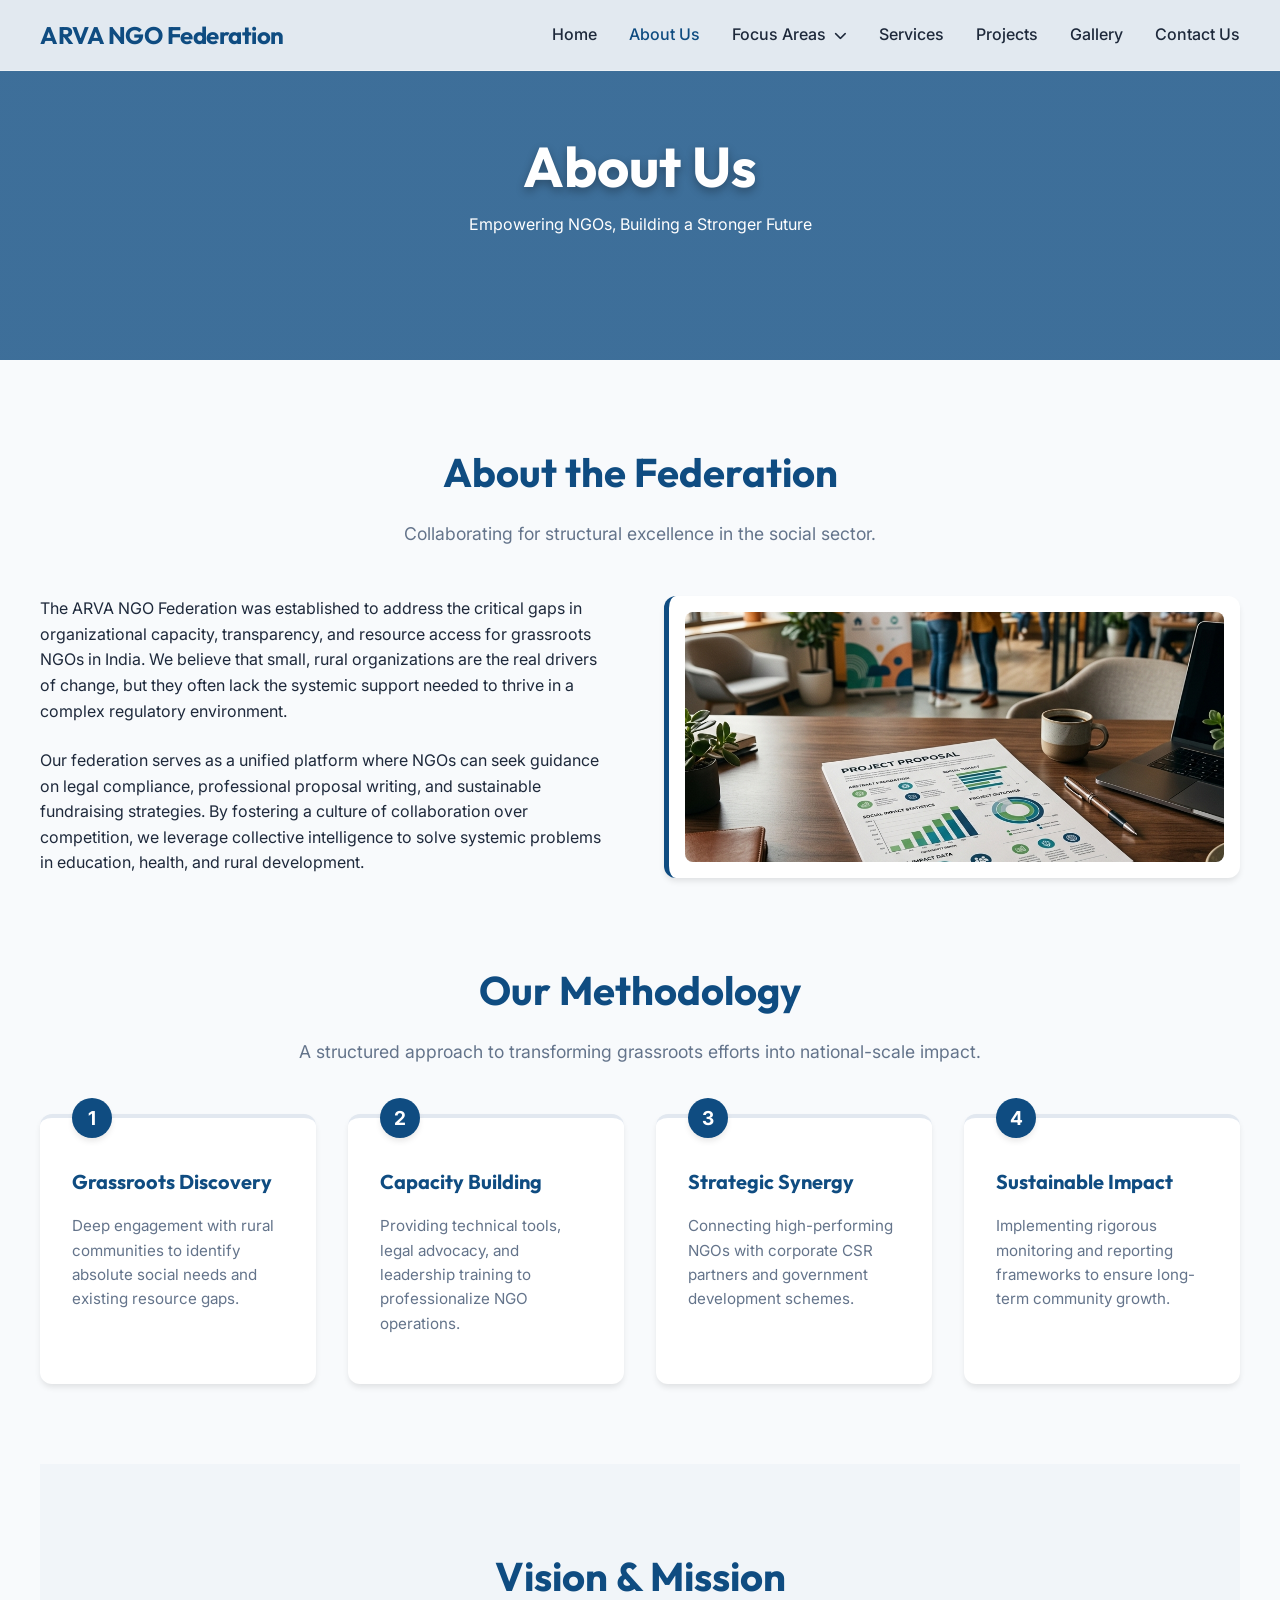
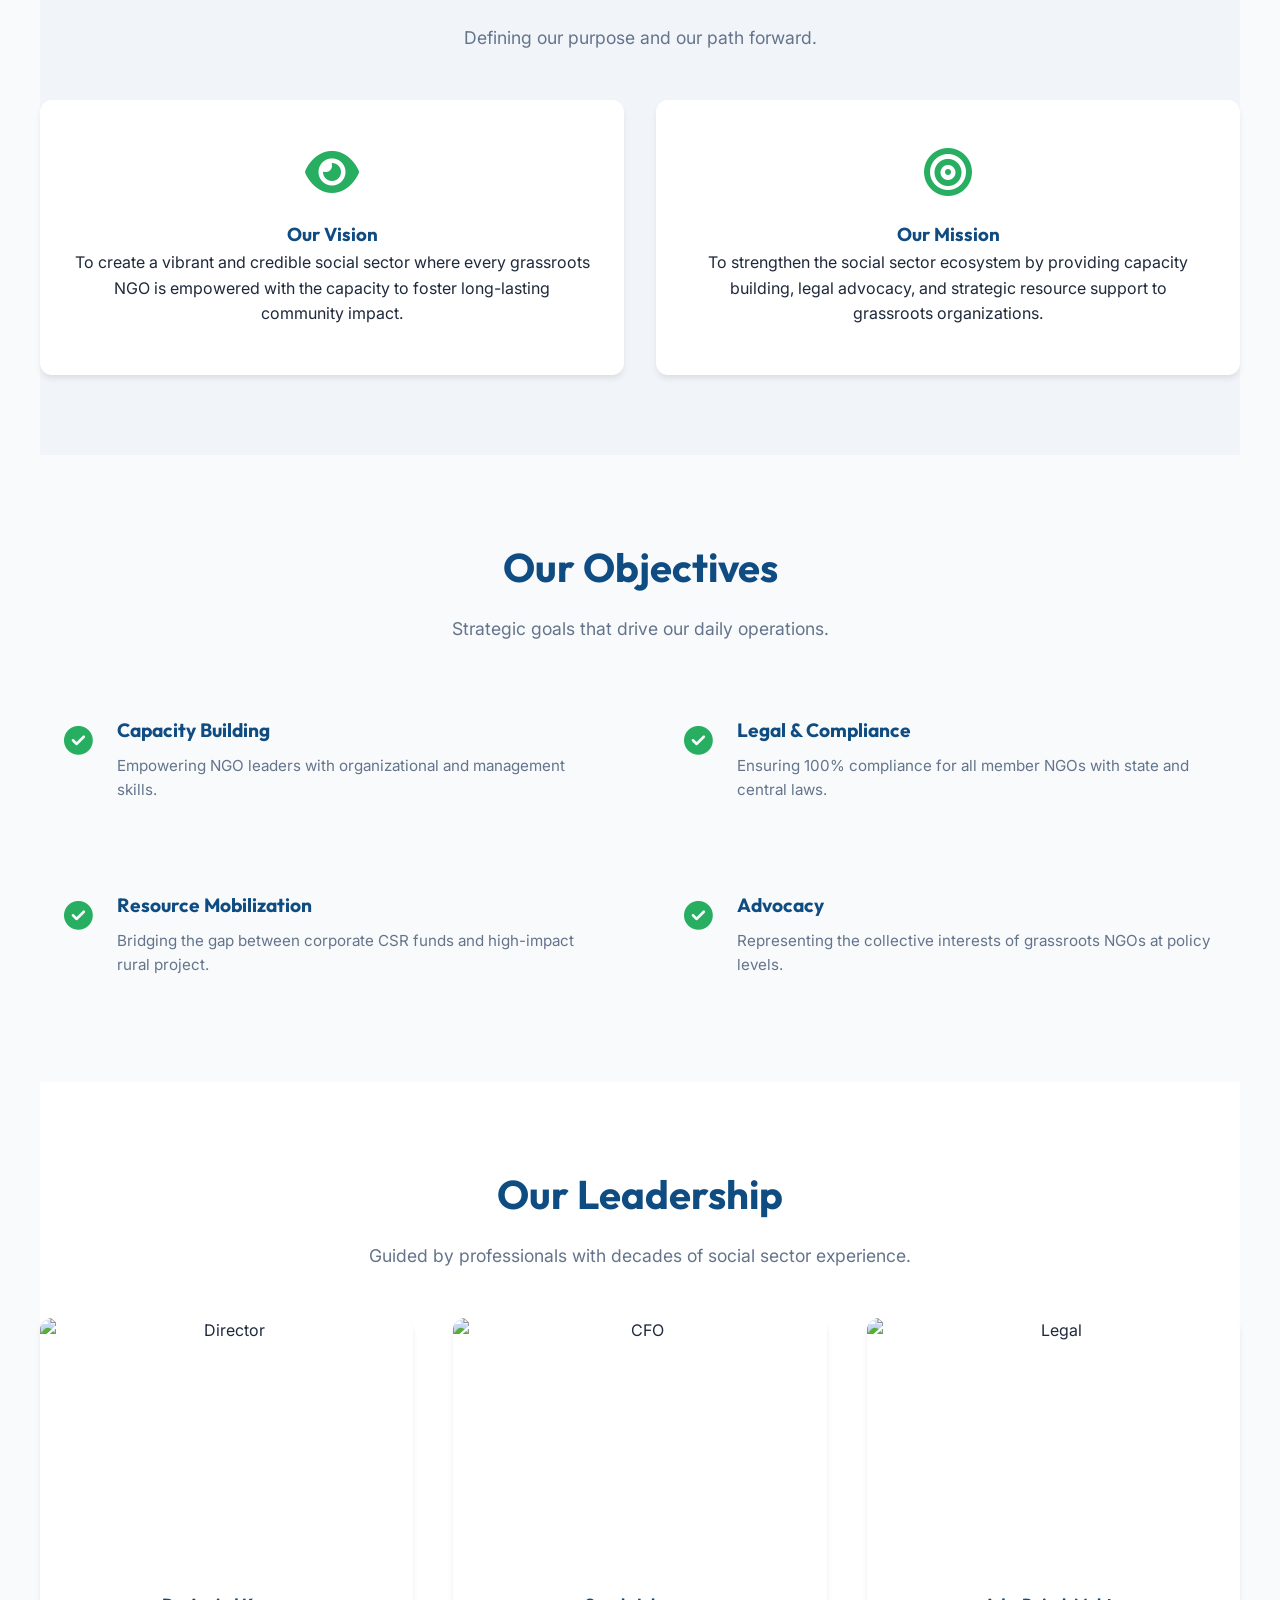
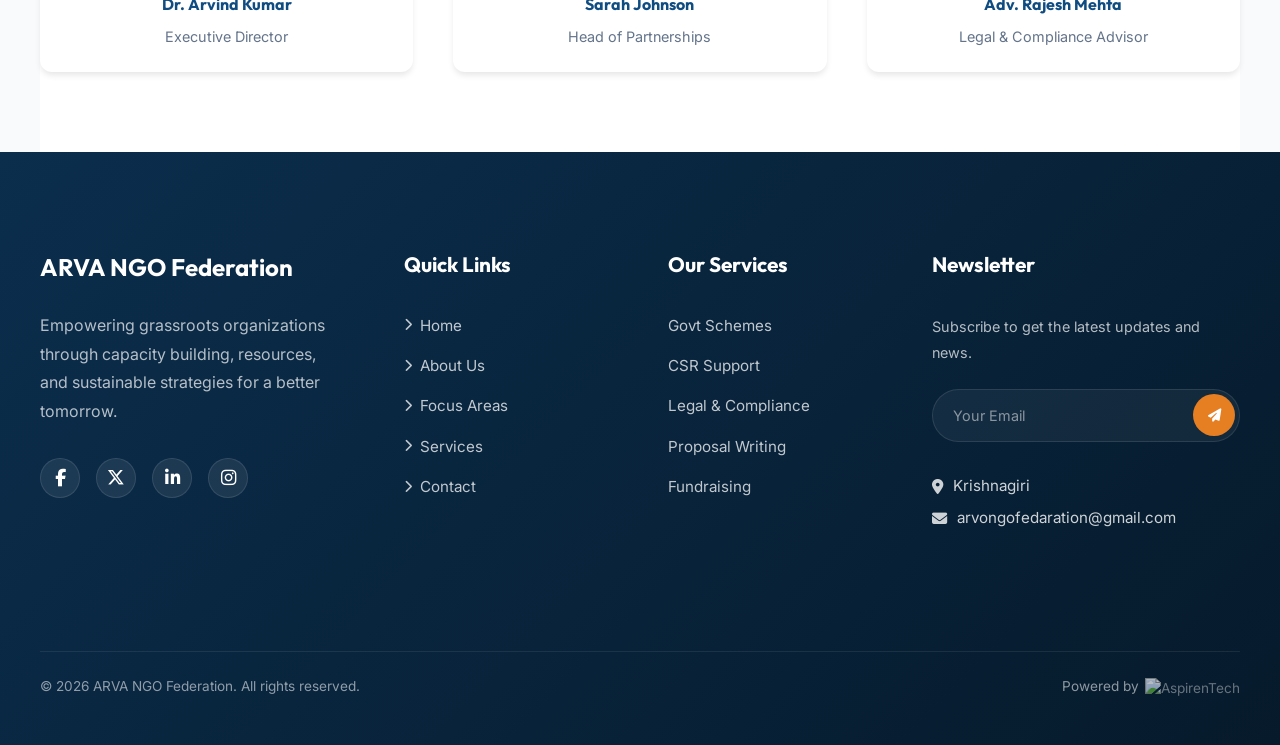
==== commit c26d0906: "changes" ====
--- a/about.html
+++ b/about.html
@@ -398,15 +398,14 @@
             </div>
         </div>
 
-        <div class="copyright">
-            <p>&copy; 2026 Meadow Minds. All Rights Reserved.</p>
-            <div class="developer-logo">
+        <div class="developer-logo">
+            <span class="copyright">© 2026 ARVA NGO Federation. All rights reserved.</span>
+            <span class="powered-by">
                 Powered by
                 <a href="https://aspirentech.com" target="_blank">
-                    <img src="https://aspirentech.com/assets/aspirentech-logo-new-B7I5o4Z6.png" alt="AspirenTech"
-                        height="20">
+                    <img src="https://aspirentech.com/assets/aspirentech-logo-new-B7I5o4Z6.png" alt="AspirenTech" height="18">
                 </a>
-            </div>
+            </span>
         </div>
     </footer>
 
--- a/style.css
+++ b/style.css
@@ -555,15 +555,6 @@
     overflow: hidden;
 }
 
-footer::before {
-    content: '';
-    position: absolute;
-    top: 0;
-    left: 0;
-    width: 100%;
-    height: 4px;
-    background: linear-gradient(90deg, var(--primary), var(--secondary), var(--accent));
-}
 
 .footer-container {
     max-width: 1200px;
@@ -571,7 +562,6 @@
     display: grid;
     grid-template-columns: 1.5fr 1fr 1fr 1.2fr;
     gap: 4rem;
-    border-bottom: 1px solid rgba(255, 255, 255, 0.1);
     padding-bottom: 4rem;
     margin-bottom: 2.5rem;
 }
@@ -581,18 +571,8 @@
     margin-bottom: 2rem;
     font-size: 1.3rem;
     position: relative;
-    padding-bottom: 0.75rem;
-}
-
-.footer-col h4::after {
-    content: '';
-    position: absolute;
-    bottom: 0;
-    left: 0;
-    width: 40px;
-    height: 2px;
-    background: var(--accent);
-}
+}
+
 
 .footer-col p {
     line-height: 1.8;
@@ -1311,35 +1291,3 @@
         align-items: center;
     }
 }
-
-.copyright {
-    display: flex;
-    justify-content: space-between;
-    align-items: center;
-    padding-top: 20px;
-    border-top: 1px solid #333;
-    font-size: 0.9rem;
-    color: #888;
-    flex-wrap: wrap;
-    gap: 15px;
-}
-
-.developer-logo {
-    display: flex;
-    align-items: center;
-    gap: 8px;
-    color: #bbb;
-}
-
-.developer-logo i {
-    color: var(--accent-color);
-    font-size: 1.1rem;
-}
-
-@media (max-width: 768px) {
-    .copyright {
-        flex-direction: column;
-        text-align: center;
-        justify-content: center;
-    }
-}
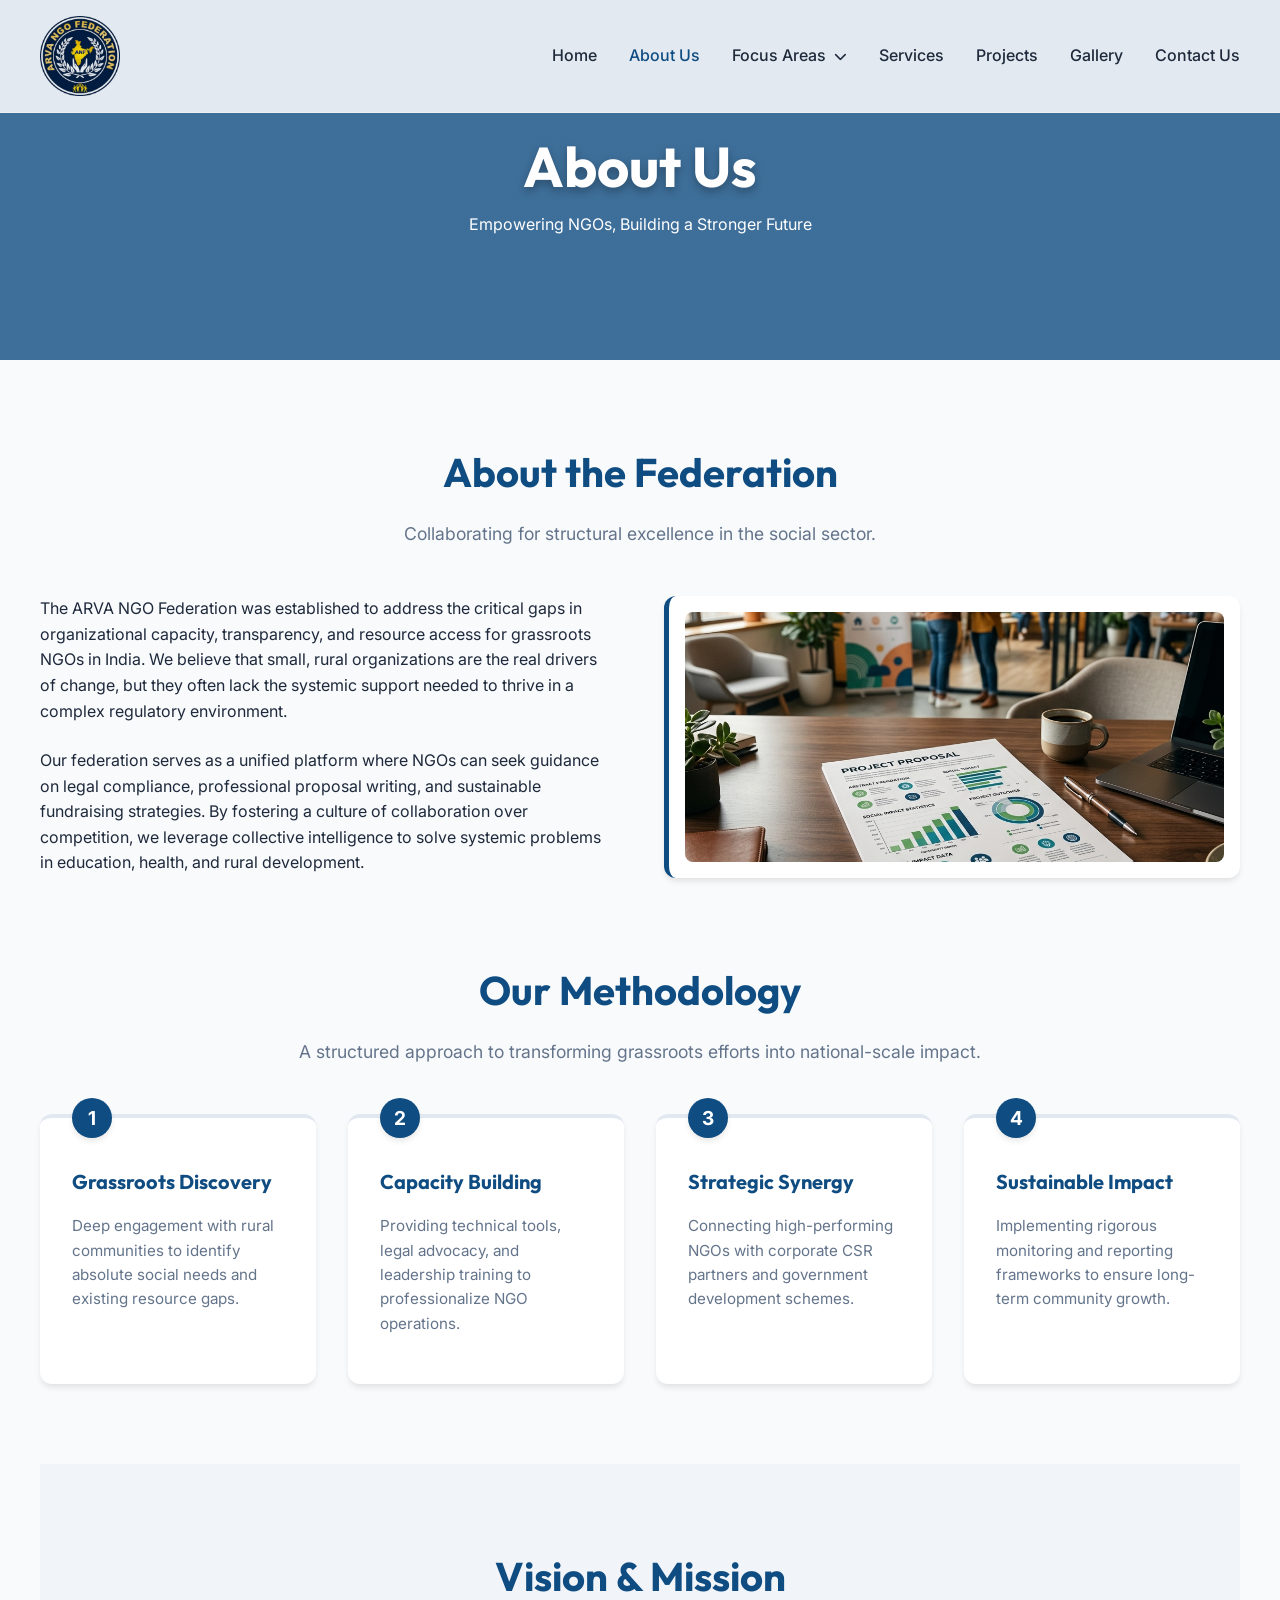
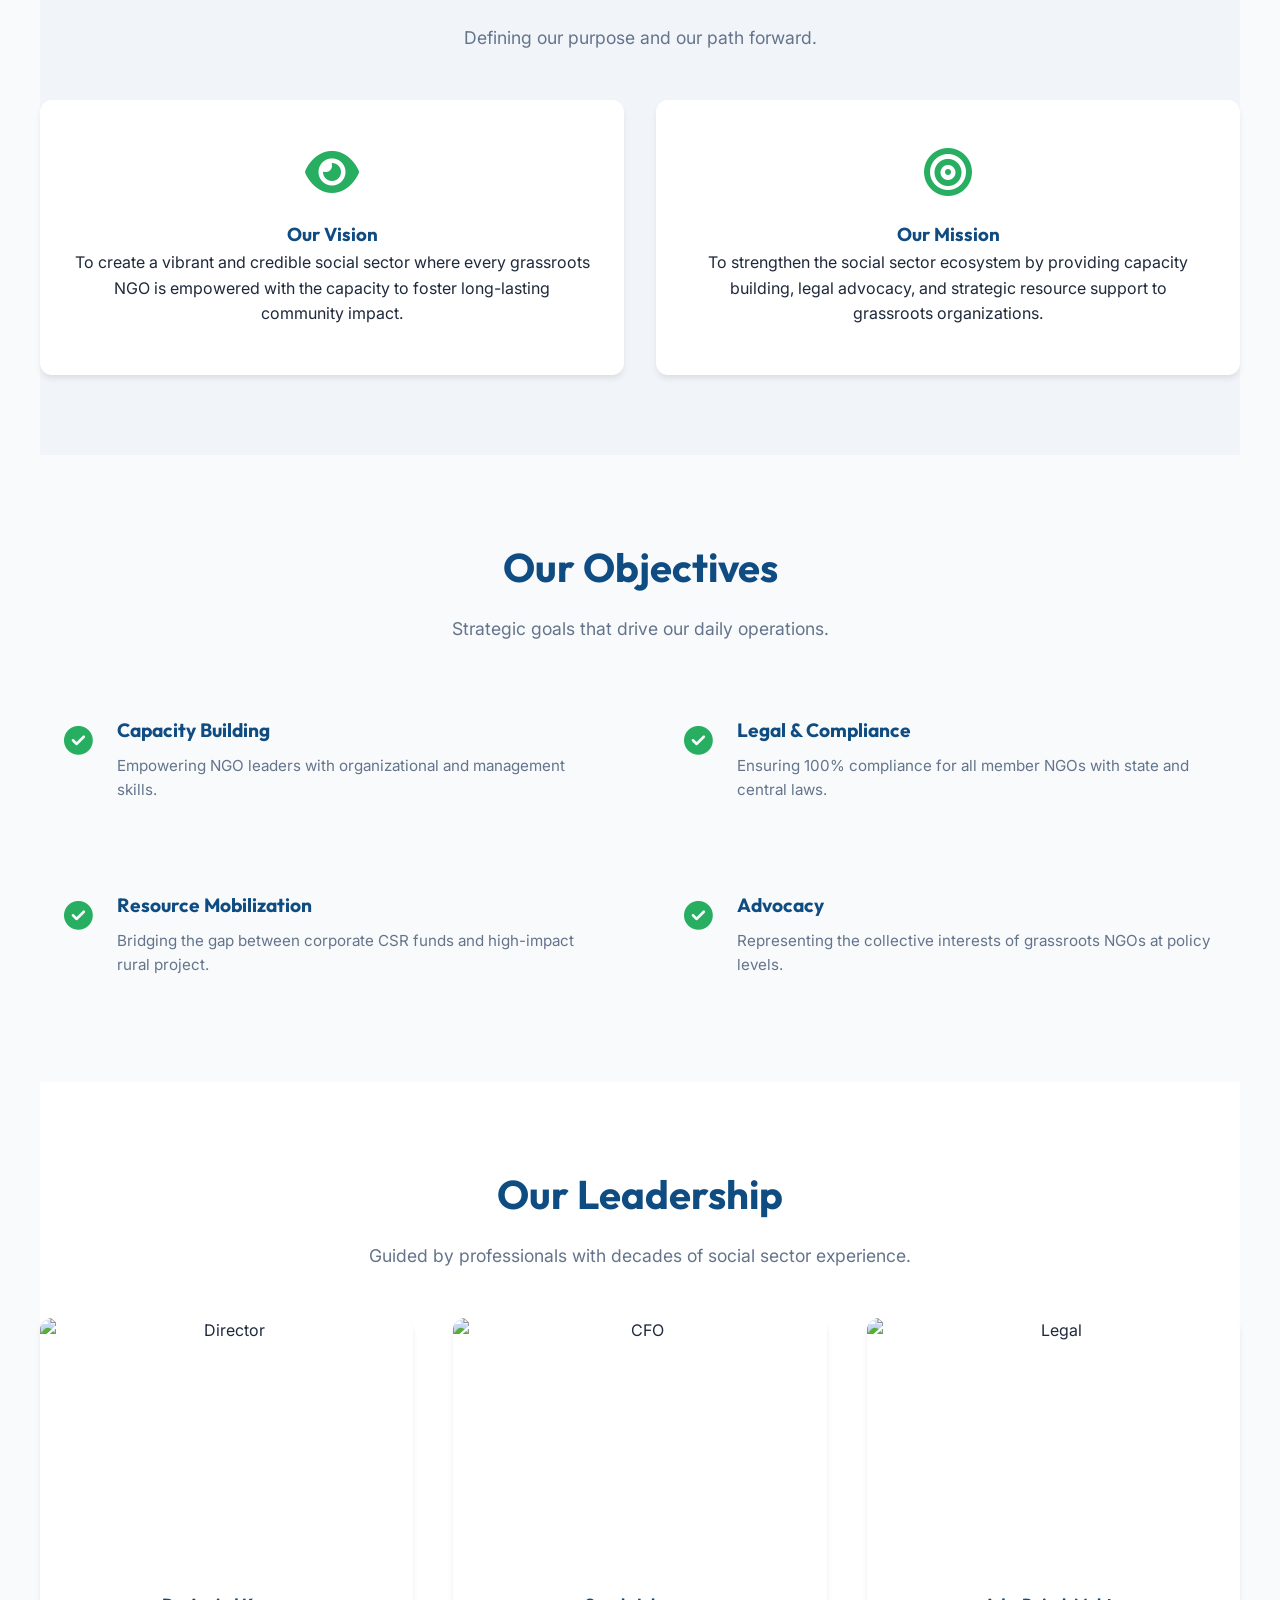
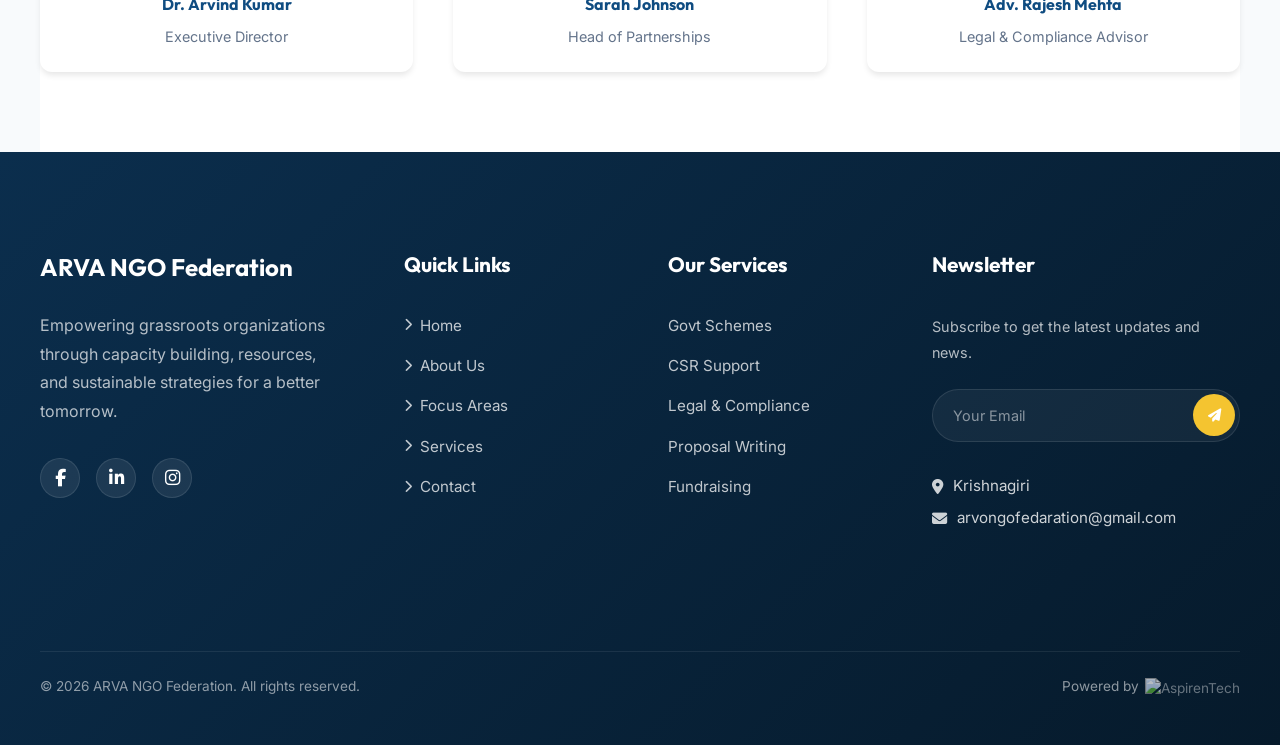
==== commit 79ce960e: "changes" ====
--- a/about.html
+++ b/about.html
@@ -138,7 +138,7 @@
         <div class="nav-container container">
             <div class="logo">
                 <a href="index.html">
-                    <h1>ARVA NGO<span> Federation</span></h1>
+                    <img src="images/logo2.png" alt="" height="80px" width="80px">
                 </a>
             </div>
             <div class="menu-toggle"><i class="fa-solid fa-bars"></i></div>
@@ -345,7 +345,6 @@
                     for a better tomorrow.</p>
                 <div class="social-links">
                     <a href="#" class="social-link"><i class="fa-brands fa-facebook-f"></i></a>
-                    <a href="#" class="social-link"><i class="fa-brands fa-x-twitter"></i></a>
                     <a href="#" class="social-link"><i class="fa-brands fa-linkedin-in"></i></a>
                     <a href="#" class="social-link"><i class="fa-brands fa-instagram"></i></a>
                 </div>
@@ -403,7 +402,8 @@
             <span class="powered-by">
                 Powered by
                 <a href="https://aspirentech.com" target="_blank">
-                    <img src="https://aspirentech.com/assets/aspirentech-logo-new-B7I5o4Z6.png" alt="AspirenTech" height="18">
+                    <img src="https://aspirentech.com/assets/aspirentech-logo-new-B7I5o4Z6.png" alt="AspirenTech"
+                        height="18">
                 </a>
             </span>
         </div>
--- a/style.css
+++ b/style.css
@@ -4,7 +4,7 @@
     --primary: #0f4c81;
     --primary-light: #1e6091;
     --secondary: #27ae60;
-    --accent: #e67e22;
+    --accent: #F4C430;
     --bg-light: #f8fafc;
     --bg-white: #ffffff;
     --text-main: #1e293b;
@@ -1290,4 +1290,4 @@
         flex-direction: column !important;
         align-items: center;
     }
-}
+}
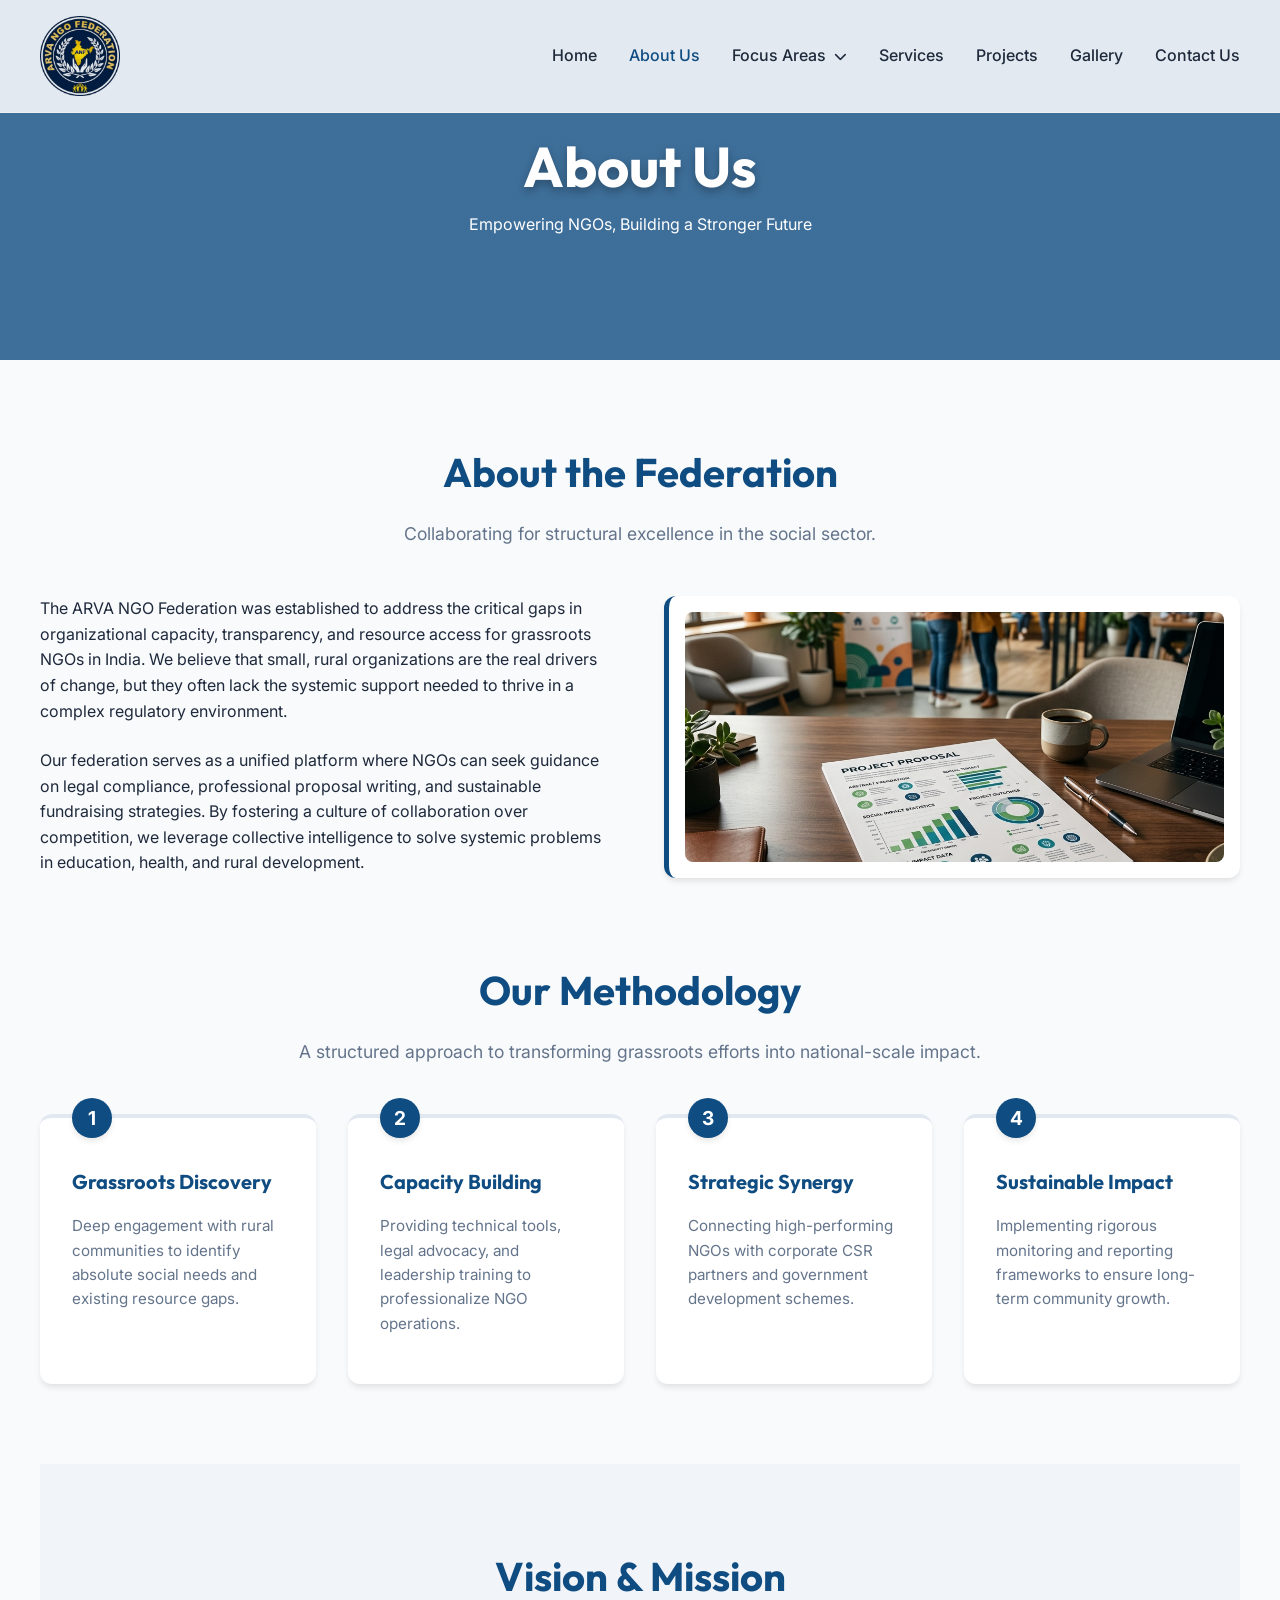
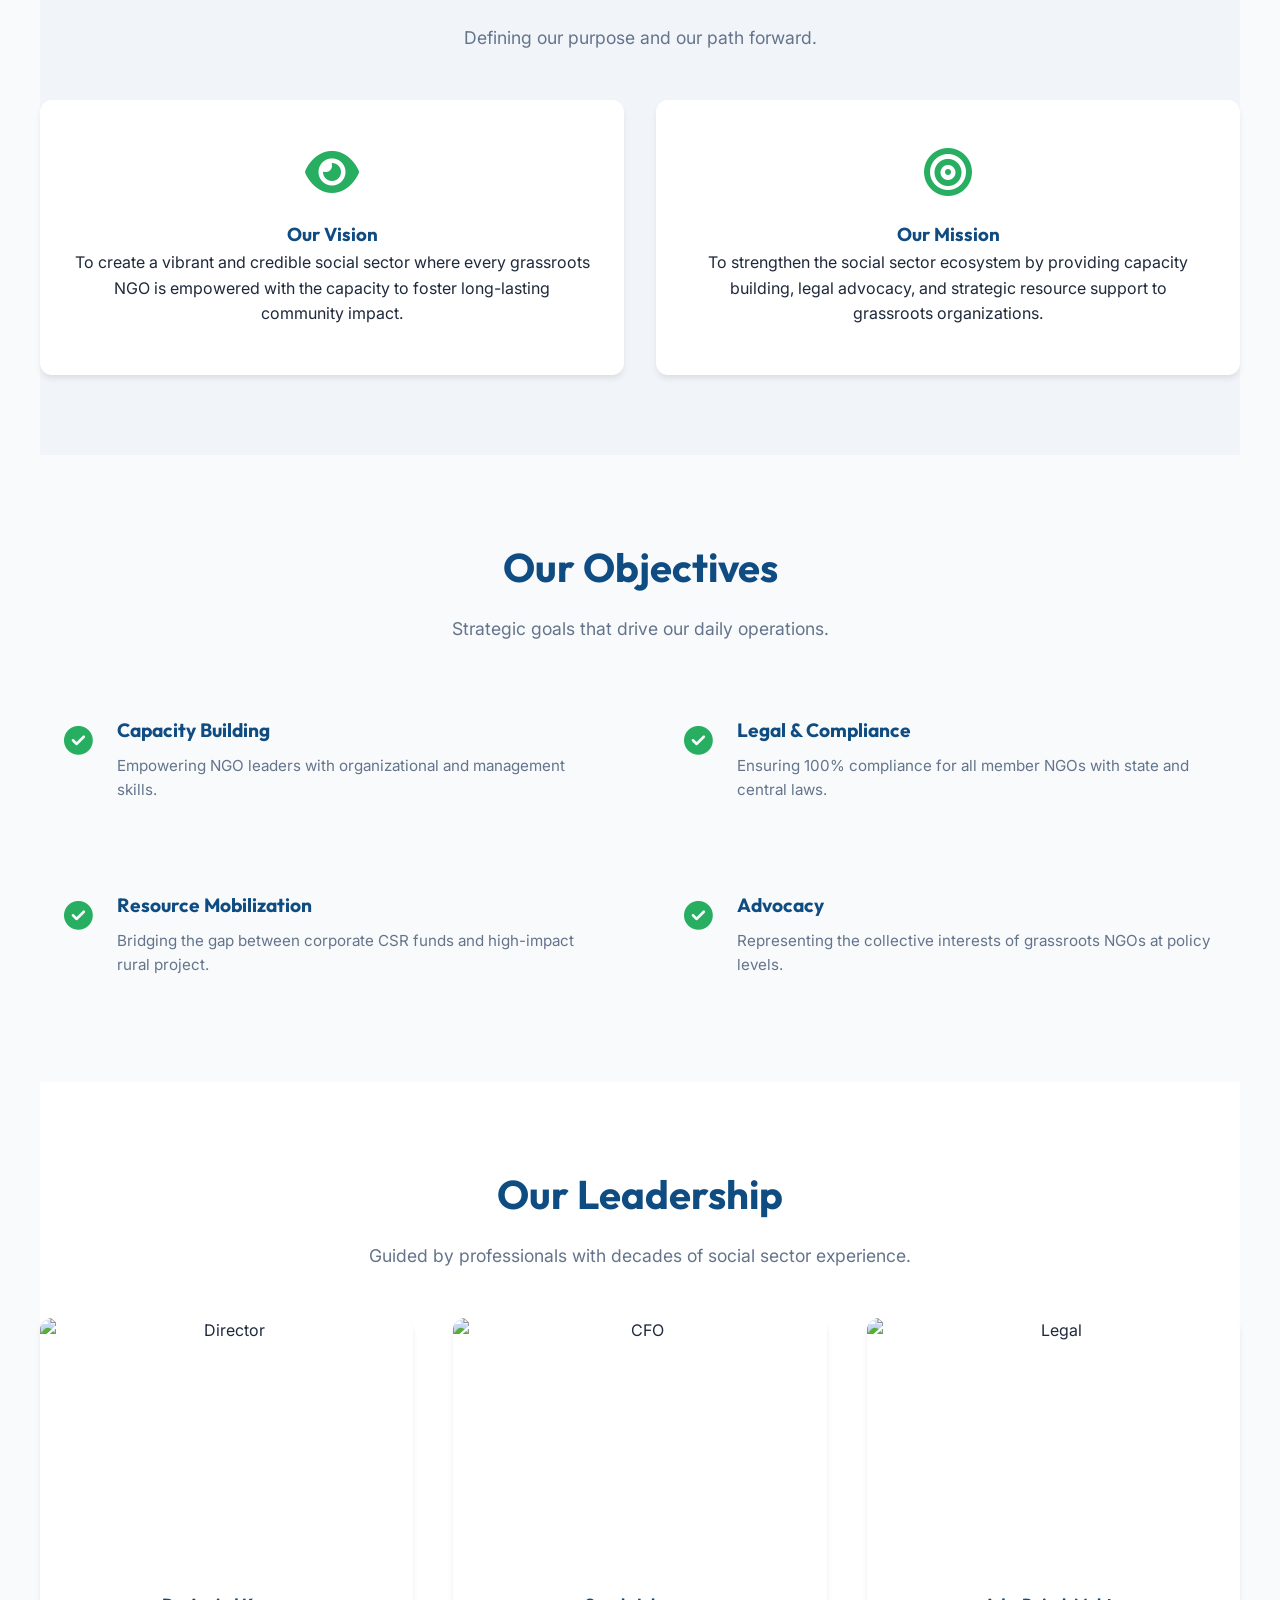
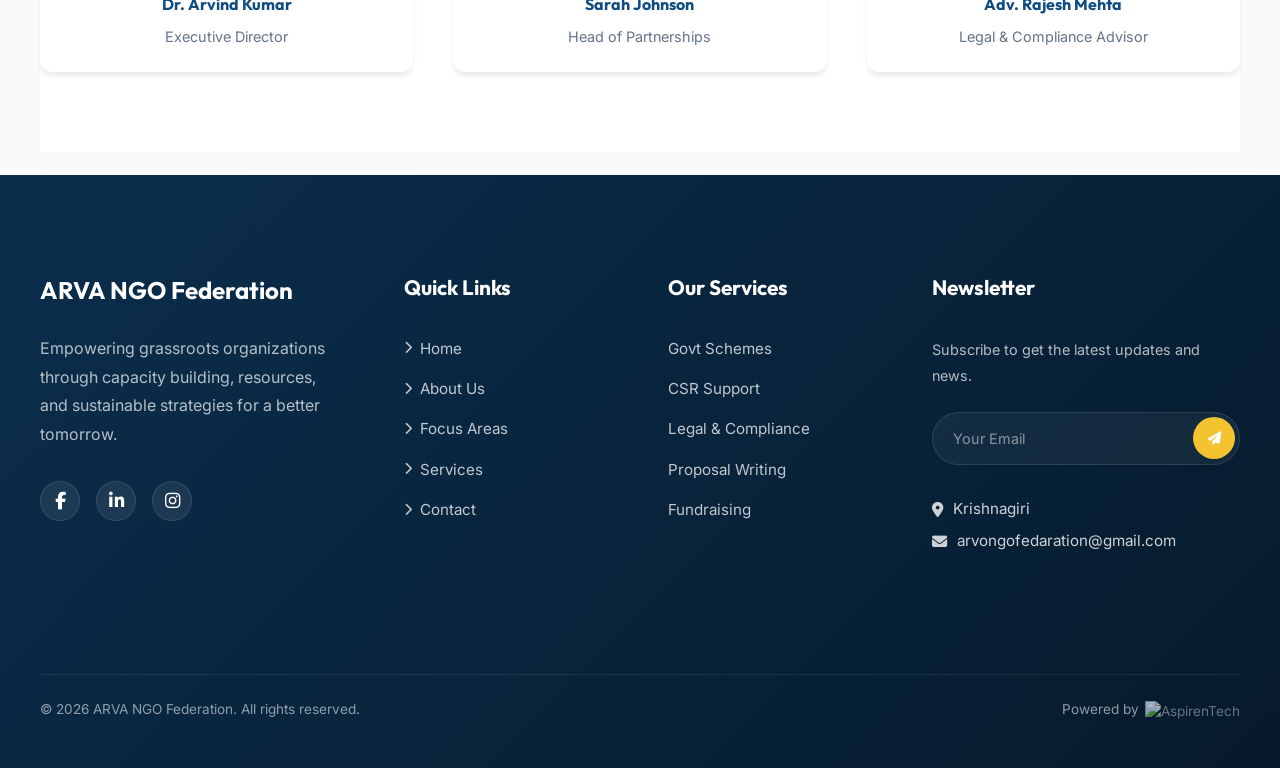
==== commit 2b4f8591: "changes" ====
--- a/about.html
+++ b/about.html
@@ -153,6 +153,9 @@
                         <li><a href="environment.html">Environment</a></li>
                         <li><a href="agriculture.html">Agriculture</a></li>
                         <li><a href="empowerment.html">Women & Youth Empowerment</a></li>
+                        <li><a href="traditional-medicine.html">Indian traditional medicine and herbal Research
+                                Development</a></li>
+
                     </ul>
                 </div>
                 <div class="nav-item"><a href="services.html">Services</a></div>
--- a/style.css
+++ b/style.css
@@ -553,6 +553,7 @@
     padding: 6rem 2rem 3rem;
     position: relative;
     overflow: hidden;
+    margin-top: 23px;
 }
 
 
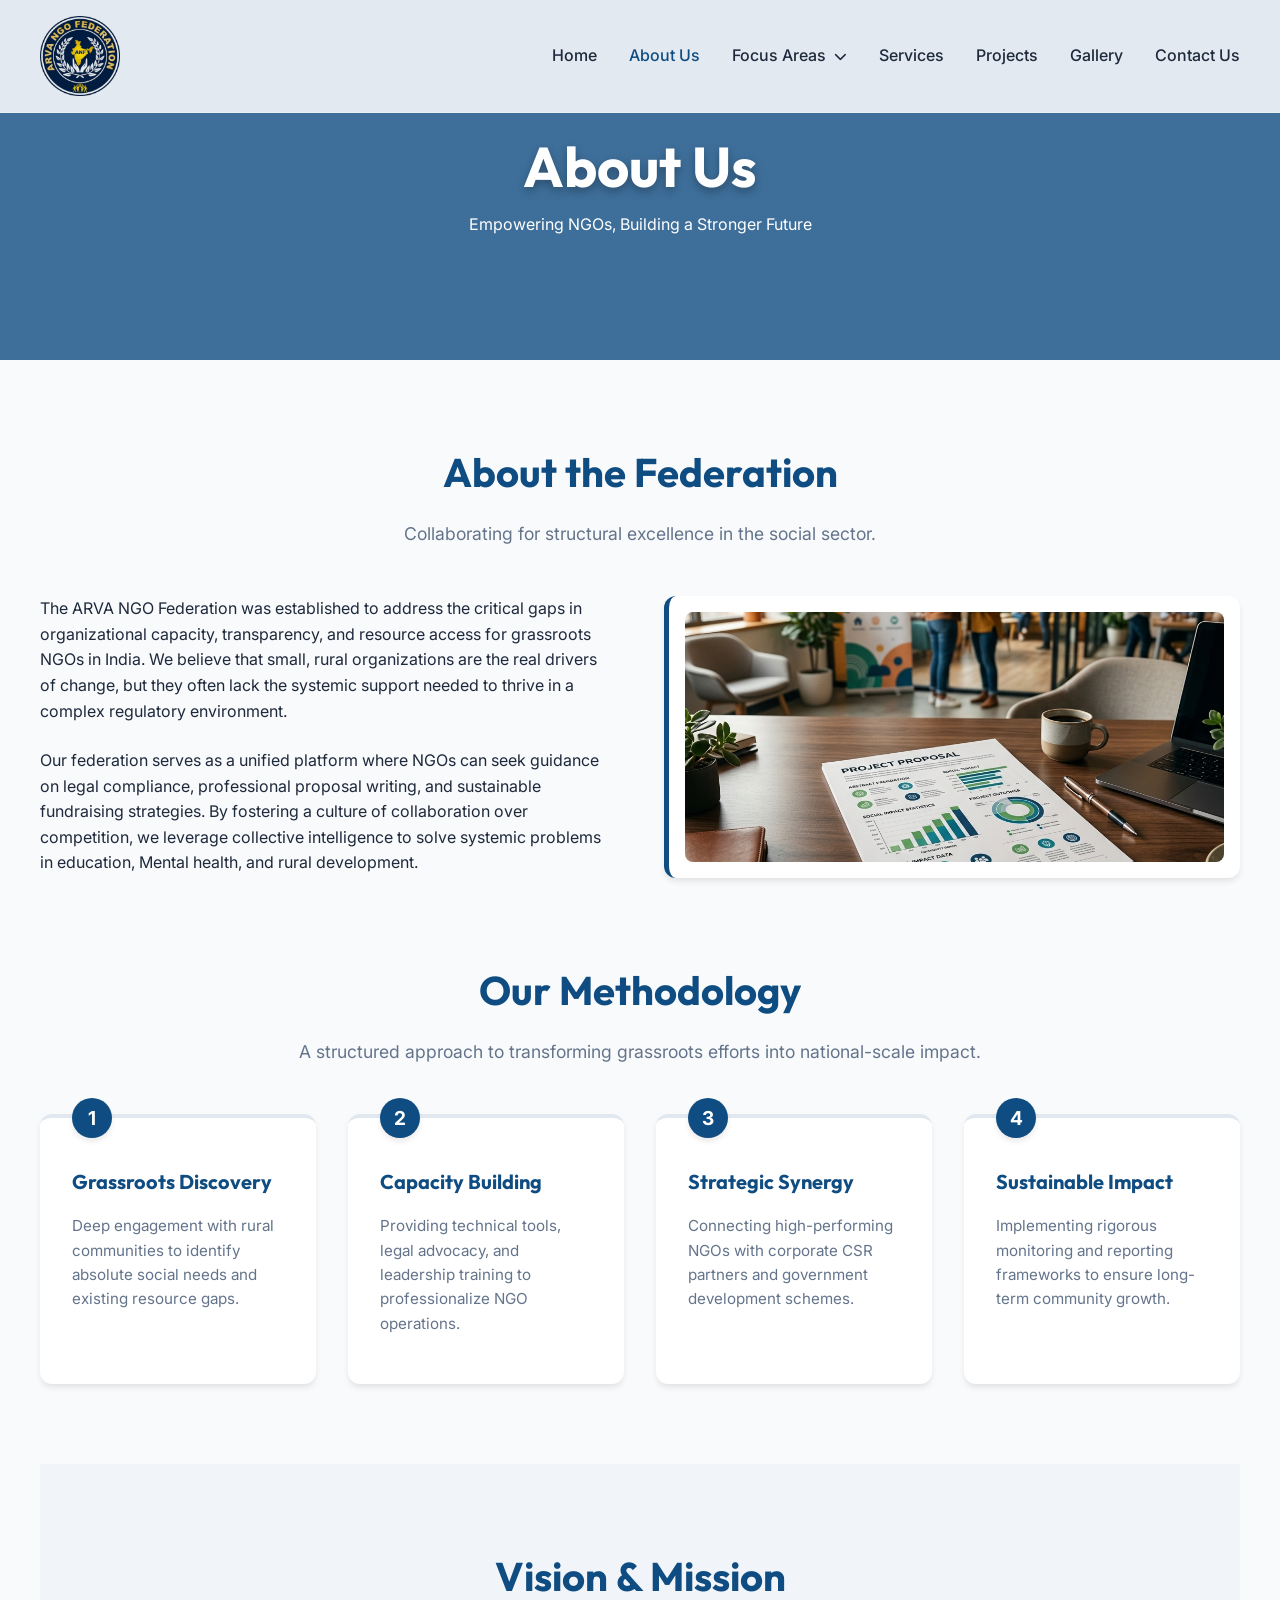
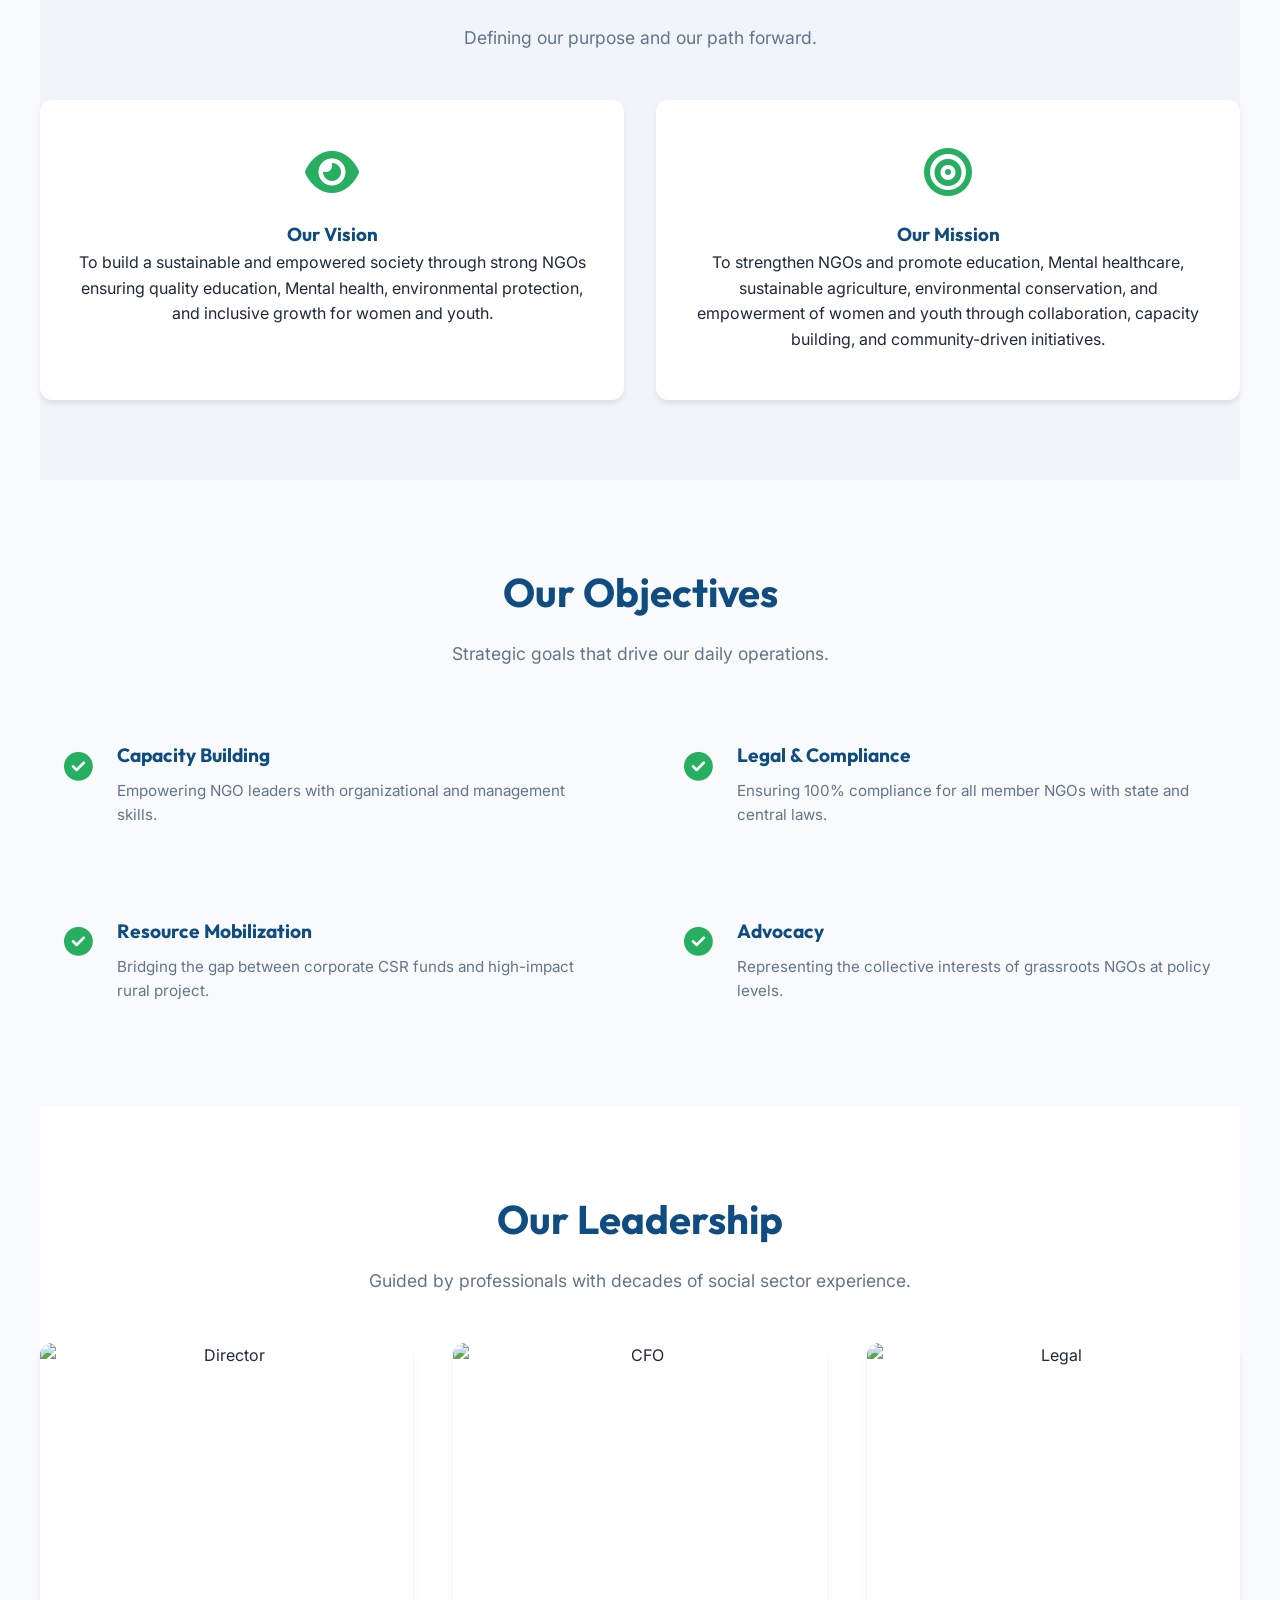
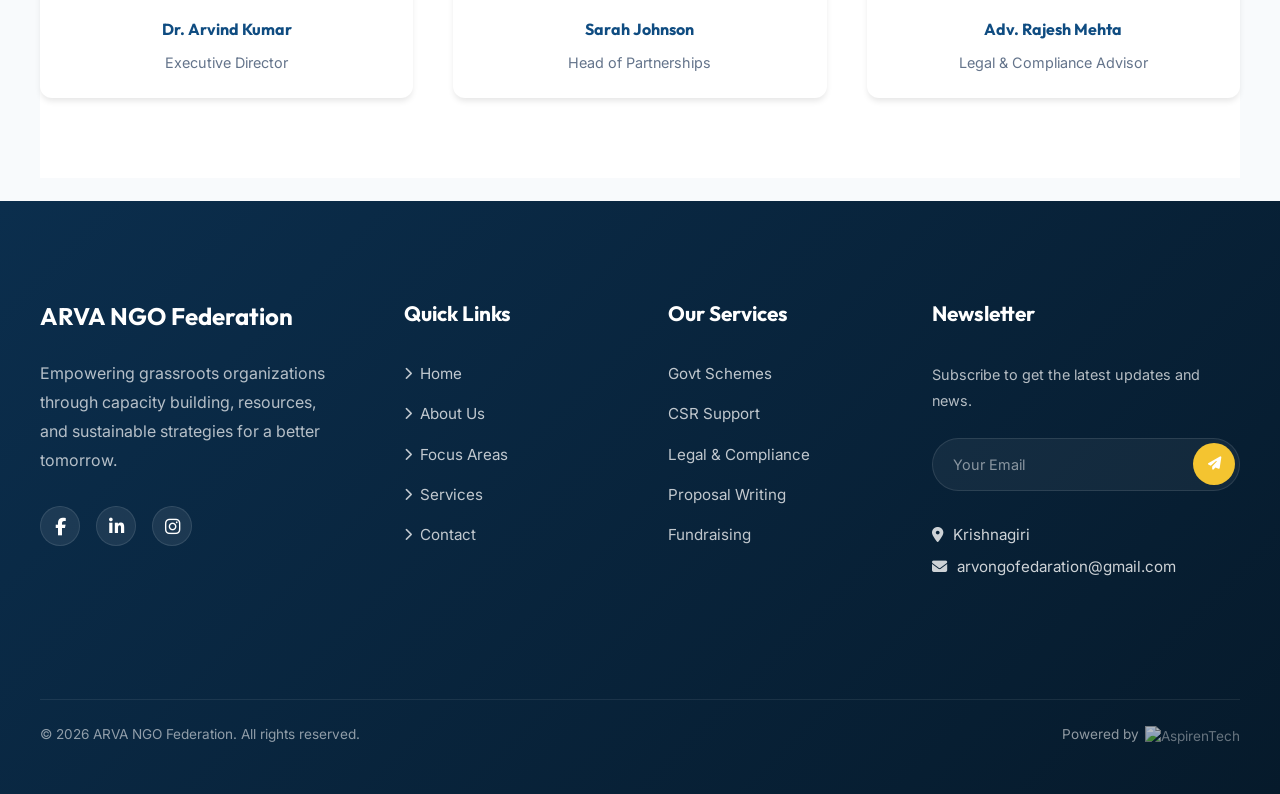
==== commit 46d94fa2: "changes" ====
--- a/about.html
+++ b/about.html
@@ -149,7 +149,7 @@
                     <a href="#">Focus Areas <i class="fa-solid fa-chevron-down"></i></a>
                     <ul class="dropdown-menu">
                         <li><a href="education.html">Education</a></li>
-                        <li><a href="health.html">Health</a></li>
+                        <li><a href="mental  health.html">Mental health</a></li>
                         <li><a href="environment.html">Environment</a></li>
                         <li><a href="agriculture.html">Agriculture</a></li>
                         <li><a href="empowerment.html">Women & Youth Empowerment</a></li>
@@ -190,7 +190,7 @@
                 <p>Our federation serves as a unified platform where NGOs can seek guidance on legal compliance,
                     professional proposal writing, and sustainable fundraising strategies. By fostering a culture of
                     collaboration over competition, we leverage collective intelligence to solve systemic problems in
-                    education, health, and rural development.</p>
+                    education, Mental health, and rural development.</p>
             </div>
             <div style="flex: 1; min-width: 300px;" class="reveal">
                 <div
@@ -250,14 +250,16 @@
             <div class="mission-card reveal">
                 <i class="fa-solid fa-eye"></i>
                 <h3>Our Vision</h3>
-                <p>To create a vibrant and credible social sector where every grassroots NGO is empowered with the
-                    capacity to foster long-lasting community impact.</p>
+                <p>To build a sustainable and empowered society through strong NGOs ensuring quality education, Mental
+                    health,
+                    environmental protection, and inclusive growth for women and youth.</p>
             </div>
             <div class="mission-card reveal">
                 <i class="fa-solid fa-bullseye"></i>
                 <h3>Our Mission</h3>
-                <p>To strengthen the social sector ecosystem by providing capacity building, legal advocacy, and
-                    strategic resource support to grassroots organizations.</p>
+                <p>To strengthen NGOs and promote education, Mental healthcare, sustainable agriculture, environmental
+                    conservation, and empowerment of women and youth through collaboration, capacity building, and
+                    community-driven initiatives.</p>
             </div>
         </div>
     </section>
--- a/style.css
+++ b/style.css
@@ -40,6 +40,8 @@
     font-family: 'Outfit', sans-serif;
     font-weight: 700;
     color: var(--primary);
+
+
 }
 
 a {
@@ -1291,4 +1293,16 @@
         flex-direction: column !important;
         align-items: center;
     }
+}
+
+.sub-hero {
+    background: linear-gradient(rgba(15, 76, 129, 0.8), rgba(15, 76, 129, 0.8)), url(https://images.unsplash.com/photo-1599420186946-7b6fb4e297f0?q=80&w=2080&auto=format&fit=crop);
+    background-size: cover;
+    background-position: center;
+    height: 60vh;
+    display: flex;
+    align-items: center;
+    justify-content: center;
+    color: white;
+    text-align: center;
 }
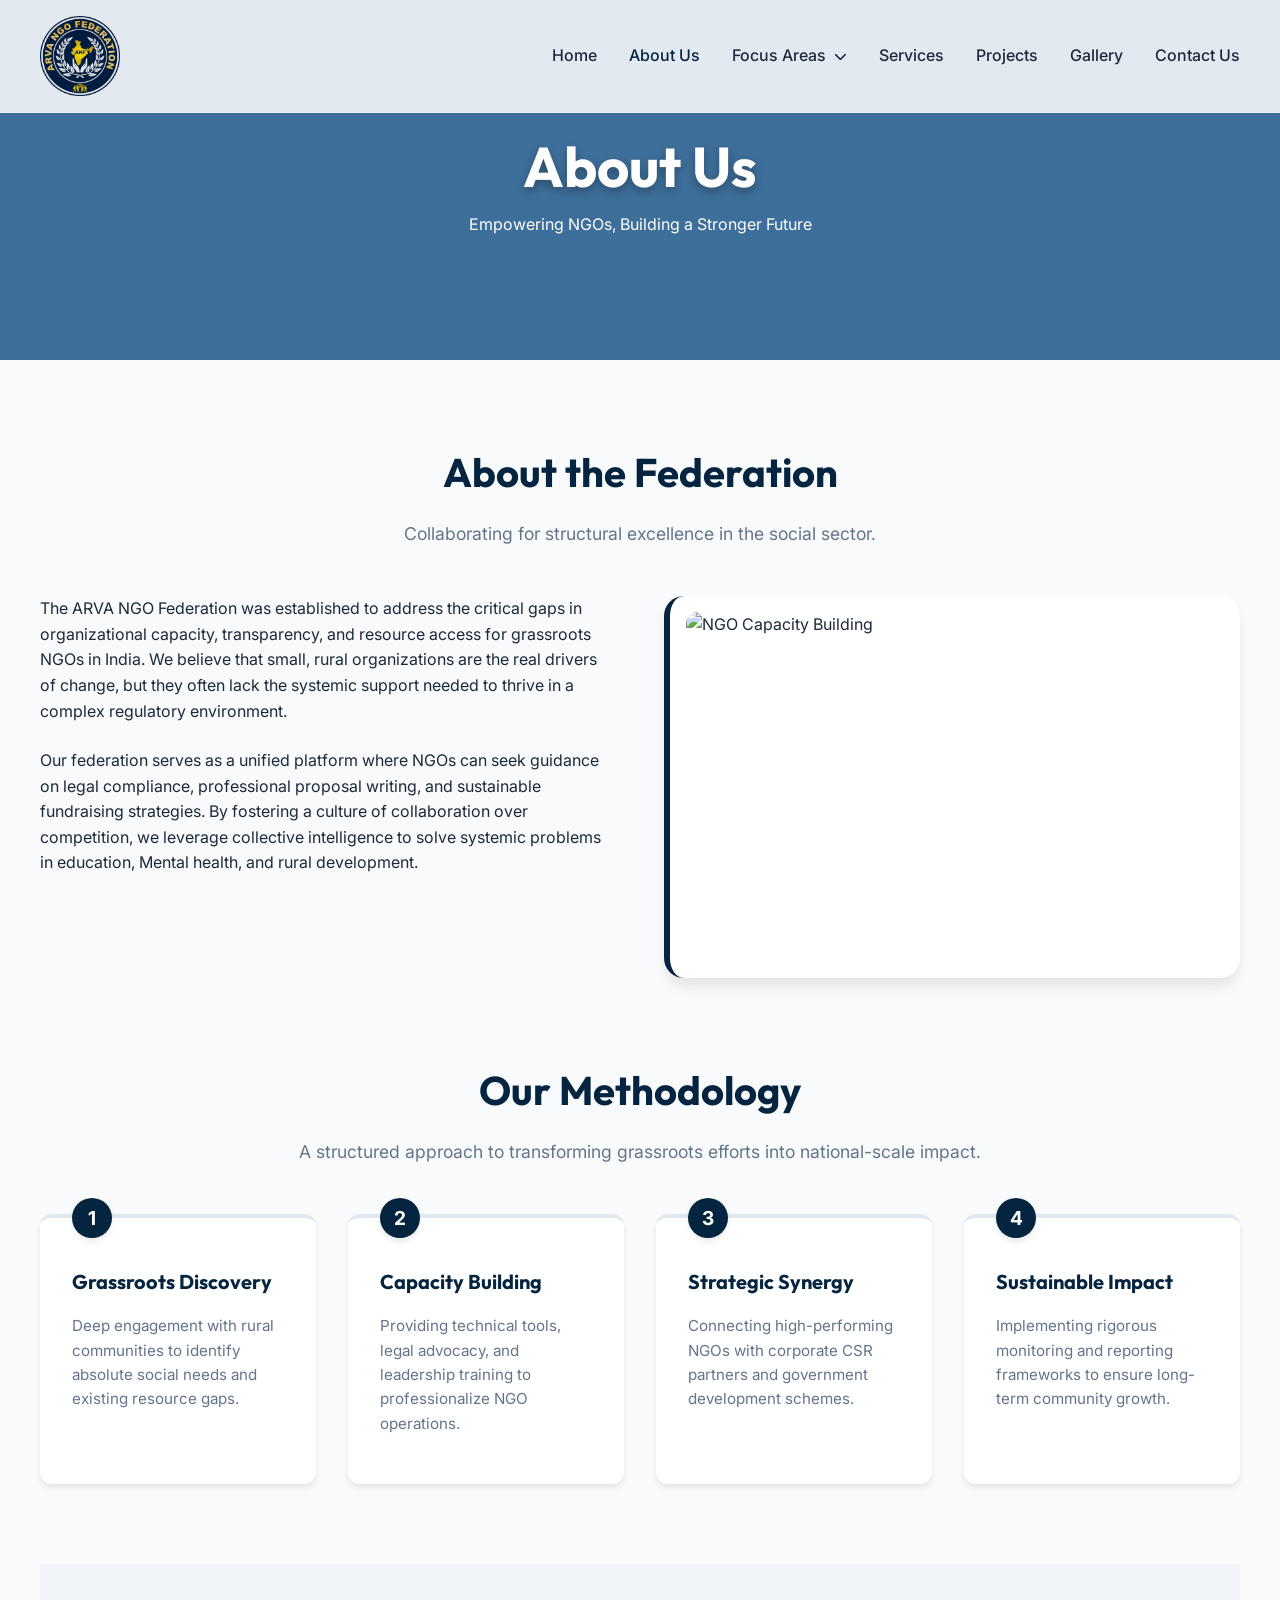
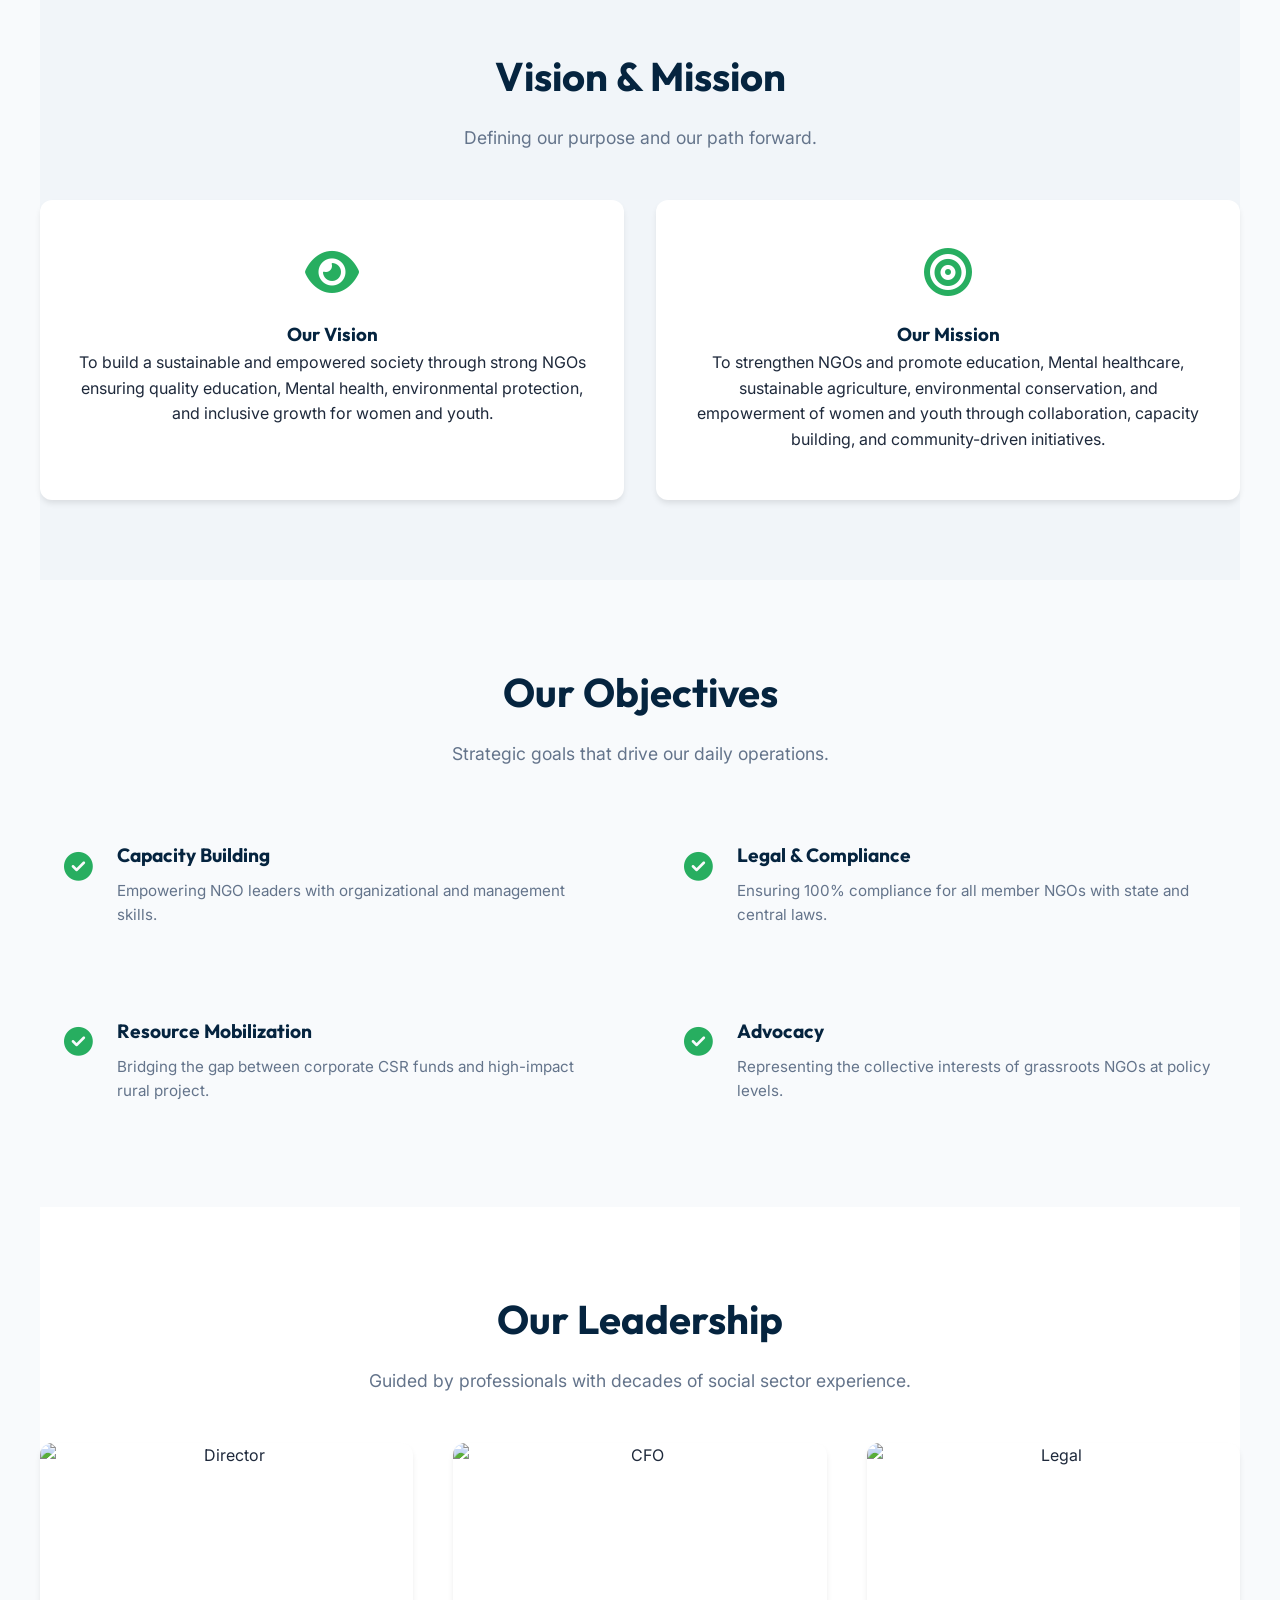
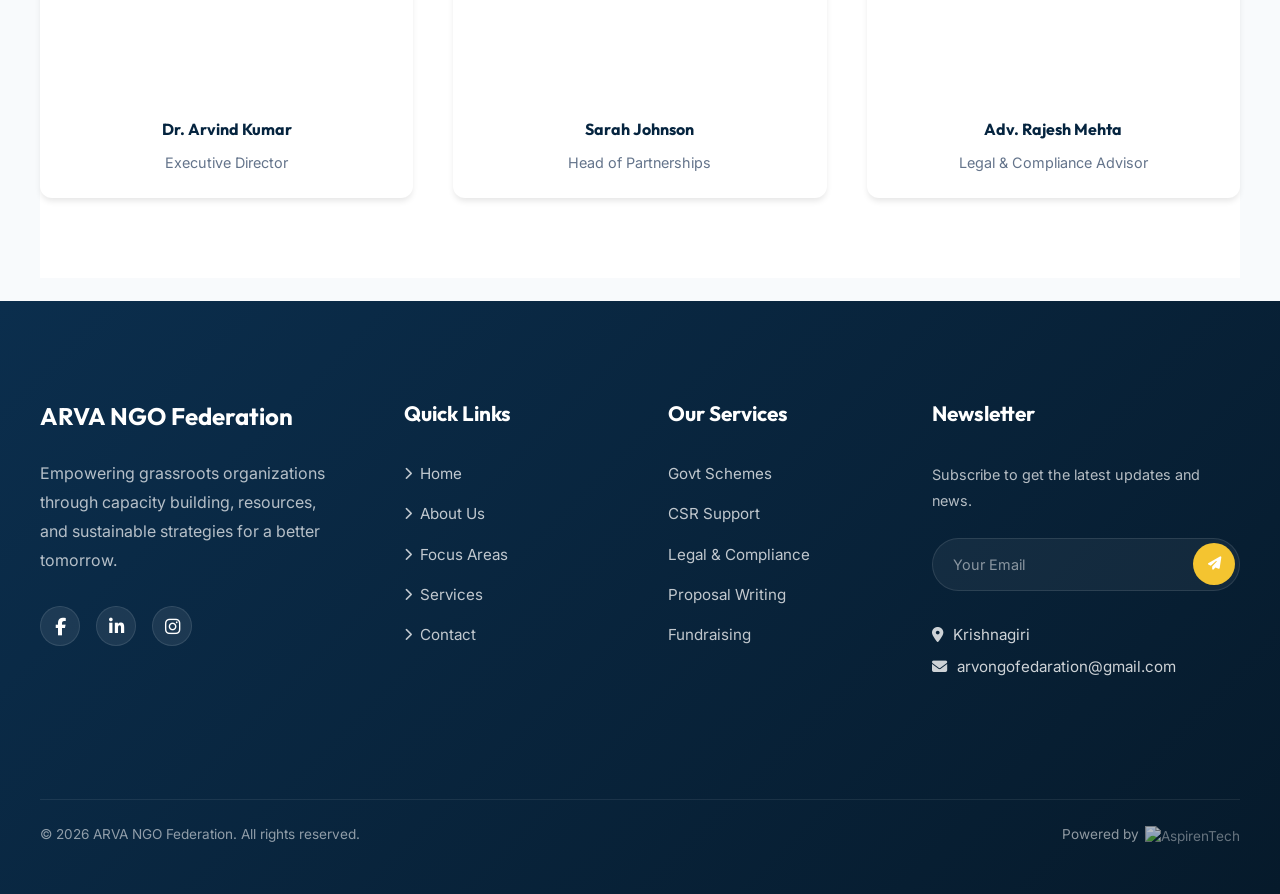
==== commit b946655b: "changes" ====
--- a/about.html
+++ b/about.html
@@ -194,9 +194,10 @@
             </div>
             <div style="flex: 1; min-width: 300px;" class="reveal">
                 <div
-                    style="background: var(--bg-white); padding: 1rem; border-radius: 12px; border-left: 5px solid var(--primary); box-shadow: var(--shadow-sm); overflow: hidden;">
-                    <img src="images/services/service_proposal.png" alt="Strategic Planning"
-                        style="width: 100%; height: 250px; object-fit: cover; border-radius: 8px;">
+                    style="background: white; padding: 1rem; border-radius: 20px; border-left: 6px solid var(--primary); box-shadow: var(--shadow-md); overflow: hidden;">
+                    <img src="https://images.unsplash.com/photo-1517245386807-bb43f82c33c4?q=80&w=2070&auto=format&fit=crop" 
+                        alt="NGO Capacity Building"
+                        style="width: 100%; height: 350px; object-fit: cover; border-radius: 12px;">
                 </div>
             </div>
         </div>
--- a/style.css
+++ b/style.css
@@ -1,8 +1,8 @@
 @import url('https://fonts.googleapis.com/css2?family=Inter:wght@300;400;500;600;700&family=Outfit:wght@400;500;600;700&display=swap');
 
 :root {
-    --primary: #0f4c81;
-    --primary-light: #1e6091;
+    --primary: #05243f;
+    --primary-light: #2e516b;
     --secondary: #27ae60;
     --accent: #F4C430;
     --bg-light: #f8fafc;
@@ -394,26 +394,17 @@
    ============================== */
 .focus-grid {
     display: grid;
-    grid-template-columns: repeat(6, 1fr);
+    grid-template-columns: repeat(3, 1fr);
     gap: 2rem;
 }
 
 .focus-card {
-    grid-column: span 2;
     background: var(--bg-white);
     padding: 2.5rem 1.5rem;
     border-radius: 12px;
     text-align: center;
     box-shadow: var(--shadow-sm);
     transition: var(--transition);
-}
-
-.focus-card:nth-child(4) {
-    grid-column: 2 / 4;
-}
-
-.focus-card:nth-child(5) {
-    grid-column: 4 / 6;
 }
 
 .focus-card:hover {
@@ -773,19 +764,7 @@
     }
 
     .focus-grid {
-        grid-template-columns: repeat(4, 1fr);
-    }
-
-    .focus-card {
-        grid-column: span 2;
-    }
-
-    .focus-card:nth-child(4) {
-        grid-column: span 2;
-    }
-
-    .focus-card:nth-child(5) {
-        grid-column: 2 / 4;
+        grid-template-columns: repeat(3, 1fr);
     }
 
     .footer-container {
@@ -917,14 +896,8 @@
 
     /* Focus grid */
     .focus-grid {
-        grid-template-columns: 1fr 1fr;
+        grid-template-columns: repeat(3, 1fr);
         gap: 1.25rem;
-    }
-
-    .focus-card,
-    .focus-card:nth-child(4),
-    .focus-card:nth-child(5) {
-        grid-column: span 1;
     }
 
     /* Impact */
@@ -1022,16 +995,10 @@
         font-size: 1.6rem;
     }
 
-    /* Focus grid → single column */
+    /* Focus grid */
     .focus-grid {
-        grid-template-columns: 1fr;
+        grid-template-columns: repeat(3, 1fr);
         gap: 1rem;
-    }
-
-    .focus-card,
-    .focus-card:nth-child(4),
-    .focus-card:nth-child(5) {
-        grid-column: span 1;
     }
 
     /* Impact → stacked */
@@ -1305,4 +1272,5 @@
     justify-content: center;
     color: white;
     text-align: center;
+    margin-top: 43px;
 }
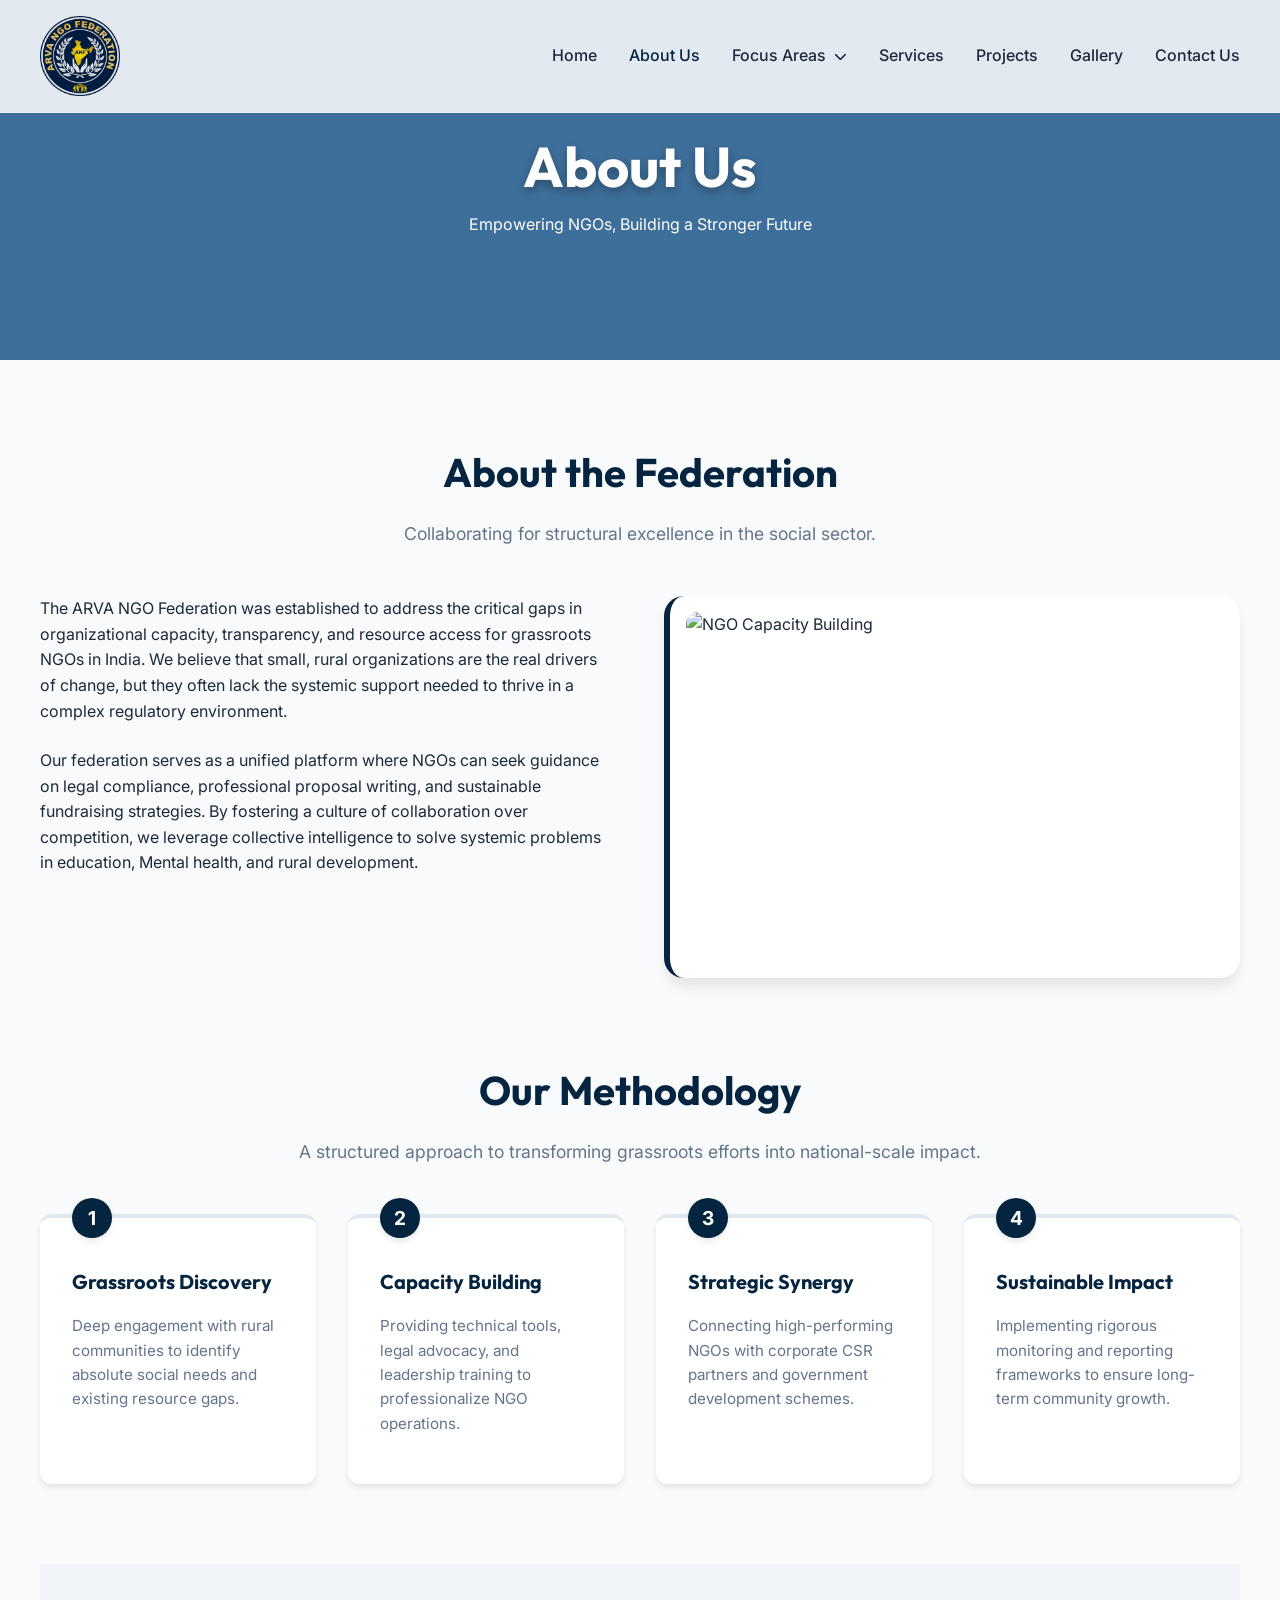
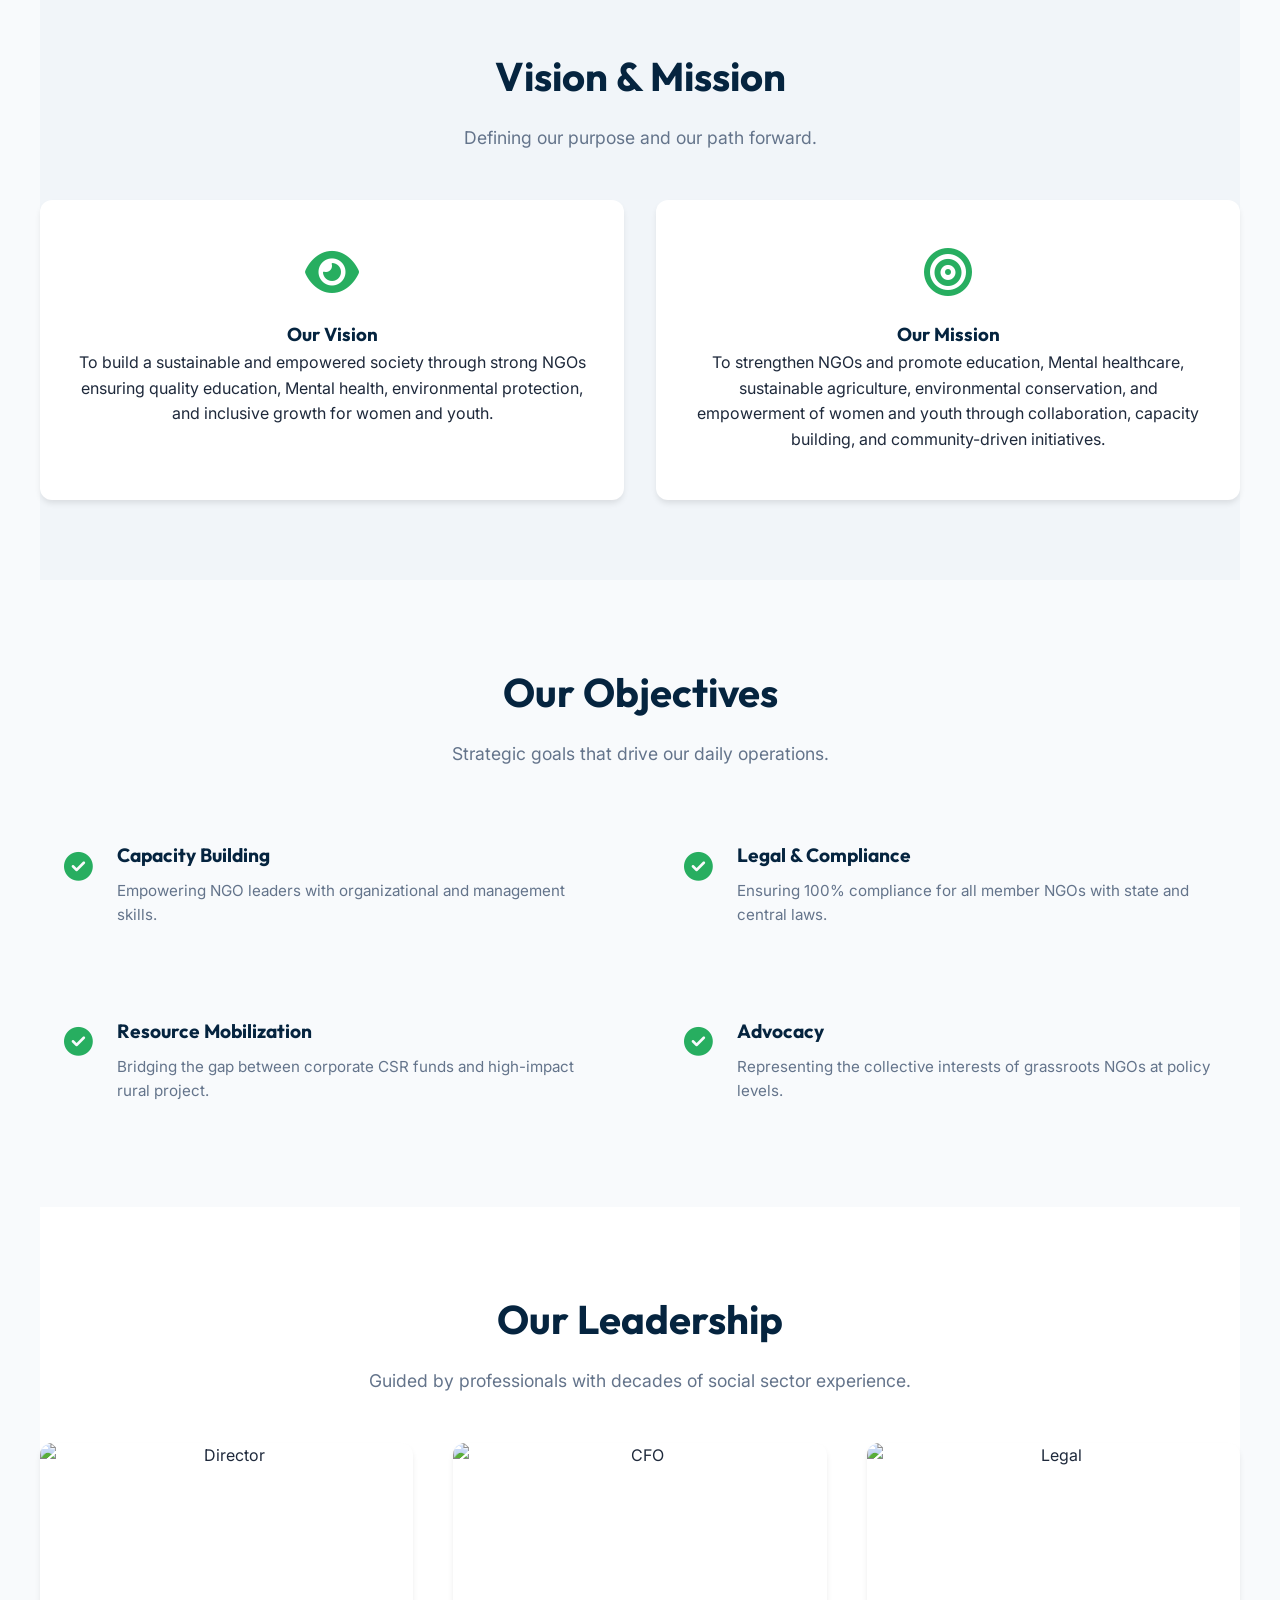
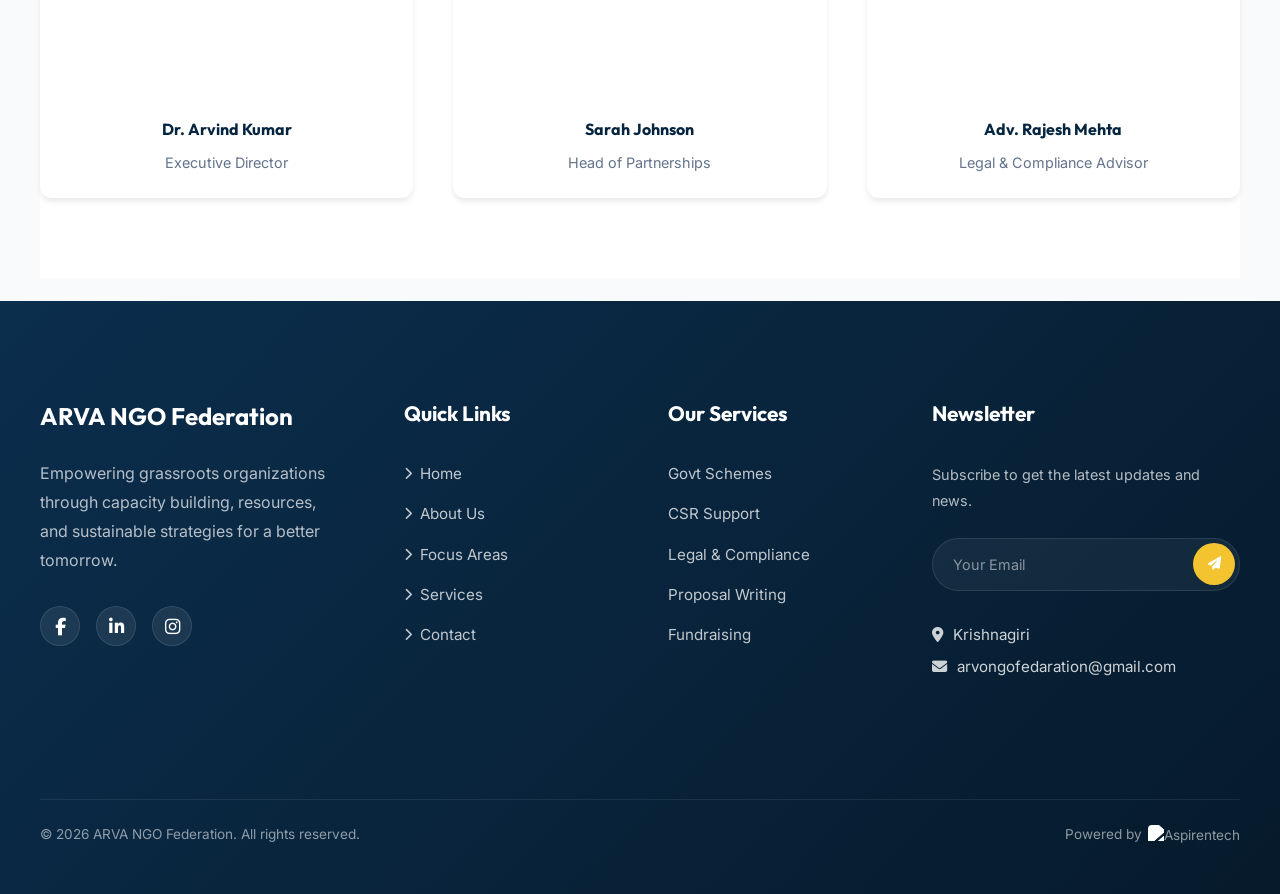
==== commit 9657ff35: "changes" ====
--- a/about.html
+++ b/about.html
@@ -195,7 +195,7 @@
             <div style="flex: 1; min-width: 300px;" class="reveal">
                 <div
                     style="background: white; padding: 1rem; border-radius: 20px; border-left: 6px solid var(--primary); box-shadow: var(--shadow-md); overflow: hidden;">
-                    <img src="https://images.unsplash.com/photo-1517245386807-bb43f82c33c4?q=80&w=2070&auto=format&fit=crop" 
+                    <img src="https://images.unsplash.com/photo-1517245386807-bb43f82c33c4?q=80&w=2070&auto=format&fit=crop"
                         alt="NGO Capacity Building"
                         style="width: 100%; height: 350px; object-fit: cover; border-radius: 12px;">
                 </div>
@@ -408,9 +408,10 @@
             <span class="powered-by">
                 Powered by
                 <a href="https://aspirentech.com" target="_blank">
-                    <img src="https://aspirentech.com/assets/aspirentech-logo-new-B7I5o4Z6.png" alt="AspirenTech"
-                        height="18">
+                    <img src="https://aspirentech.com/assets/aspirentech-logo-new-B7I5o4Z6.png" alt="Aspirentech" style="height: 20px; border-radius: 4px; filter: brightness(0) invert(1); opacity: 0.6;
+  transition: opacity 0.3s ease;opacity: 1;">
                 </a>
+
             </span>
         </div>
     </footer>
